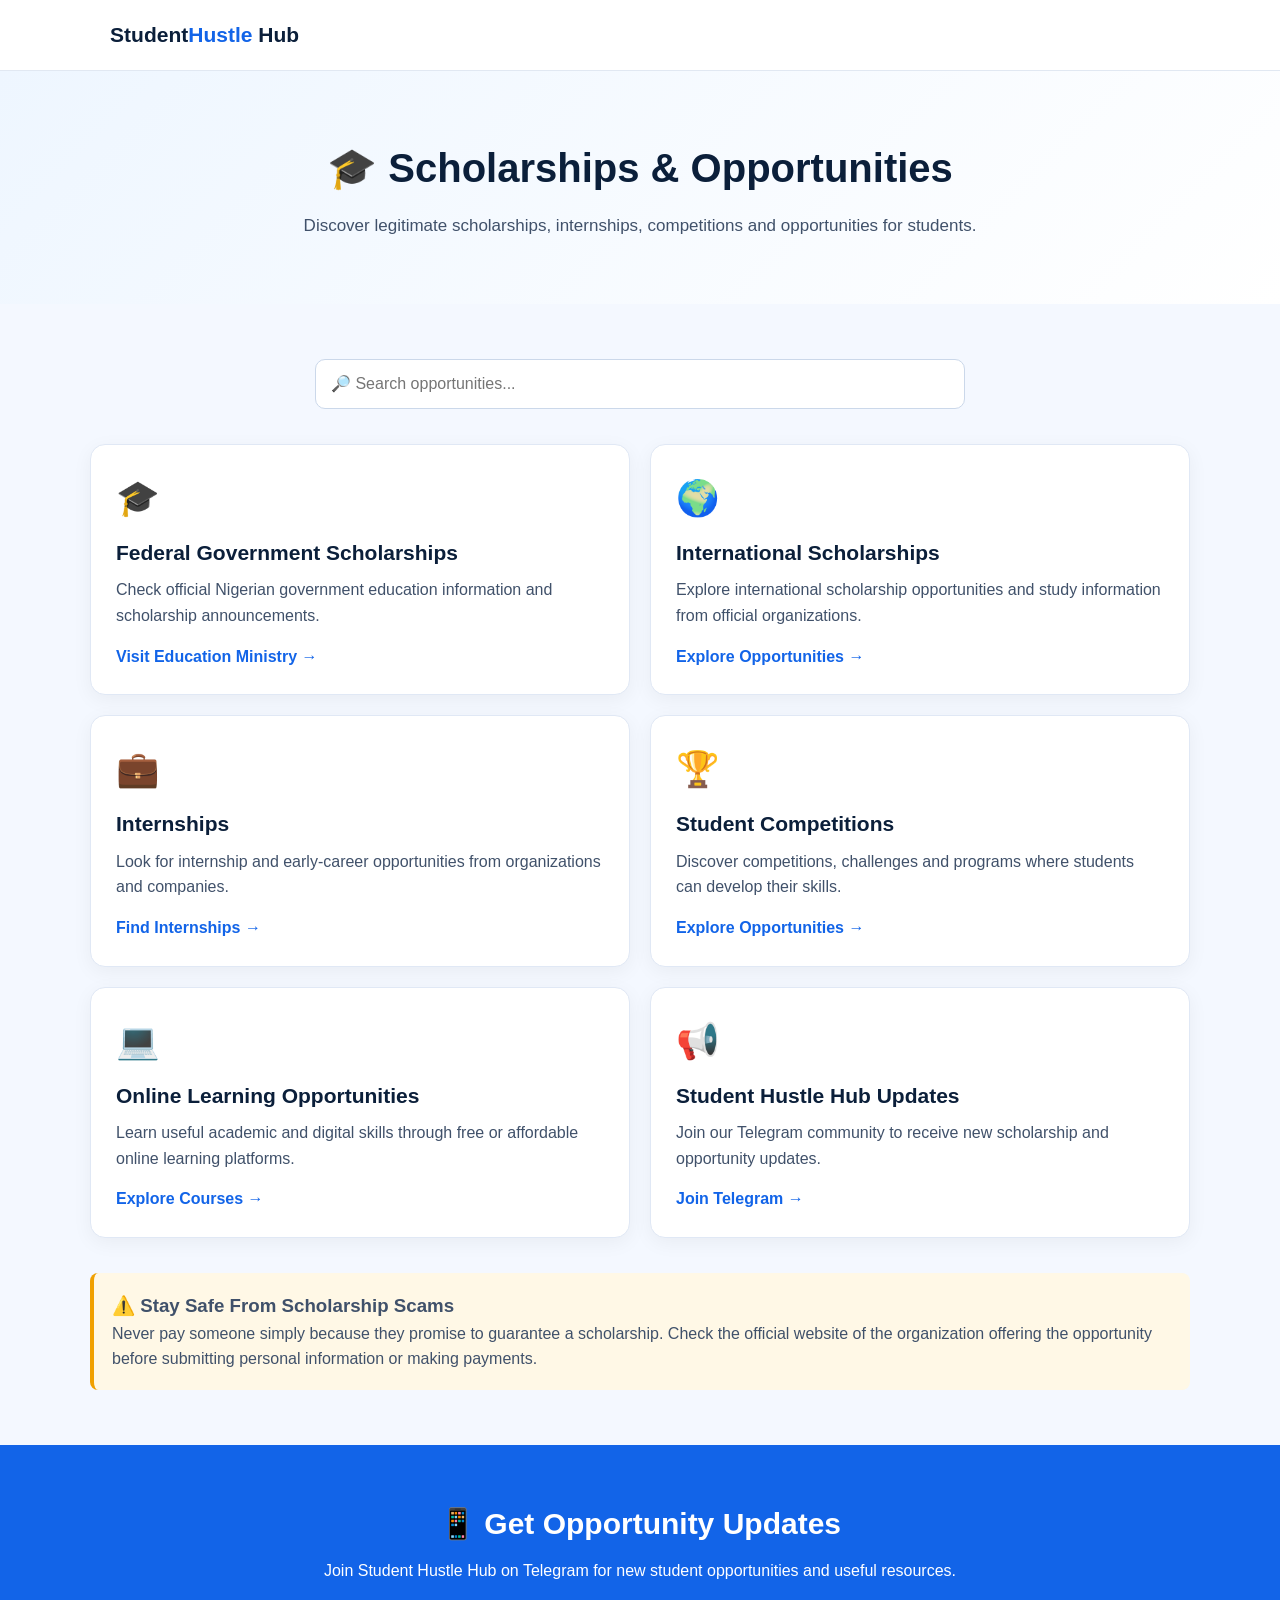
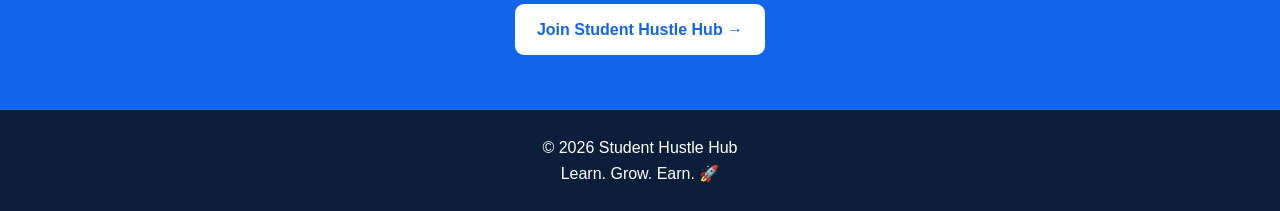
==== opportunities.html @ 890d1897 "Create opportunities.html" ====
<!DOCTYPE html>
<html lang="en">
<head>
  <meta charset="UTF-8">
  <meta name="viewport" content="width=device-width, initial-scale=1.0">

  <title>Scholarships & Opportunities | Student Hustle Hub</title>

  <style>
    * {
      box-sizing: border-box;
      margin: 0;
      padding: 0;
    }

    body {
      font-family: Arial, sans-serif;
      background: #f4f8ff;
      color: #40516a;
      line-height: 1.6;
    }

    header {
      background: white;
      padding: 18px 5%;
      border-bottom: 1px solid #e1e8f2;
      position: sticky;
      top: 0;
      z-index: 10;
    }

    header a {
      text-decoration: none;
      color: #0b1f3a;
      font-size: 21px;
      font-weight: bold;
    }

    header span {
      color: #1264e8;
    }

    .hero {
      background: linear-gradient(135deg, #eef6ff, #ffffff);
      padding: 65px 20px;
      text-align: center;
    }

    .hero h1 {
      color: #0b1f3a;
      font-size: 40px;
      margin-bottom: 12px;
    }

    .hero p {
      max-width: 700px;
      margin: auto;
      font-size: 17px;
    }

    .container {
      width: 92%;
      max-width: 1100px;
      margin: auto;
    }

    .resources {
      padding: 55px 0;
    }

    .search {
      width: 100%;
      max-width: 650px;
      padding: 15px;
      margin: 0 auto 35px;
      display: block;
      border: 1px solid #cbd8ea;
      border-radius: 10px;
      font-size: 16px;
      outline: none;
    }

    .cards {
      display: grid;
      grid-template-columns: repeat(2, 1fr);
      gap: 20px;
    }

    .card {
      background: white;
      padding: 25px;
      border-radius: 15px;
      border: 1px solid #e0e8f5;
      box-shadow: 0 5px 20px rgba(0,0,0,0.05);
    }

    .icon {
      font-size: 35px;
      margin-bottom: 10px;
    }

    .card h2 {
      color: #0b1f3a;
      font-size: 21px;
      margin-bottom: 8px;
    }

    .card a {
      display: inline-block;
      margin-top: 15px;
      color: #1264e8;
      font-weight: bold;
      text-decoration: none;
    }

    .card a:hover {
      text-decoration: underline;
    }

    .warning {
      background: #fff8e6;
      border-left: 4px solid #f0a000;
      padding: 18px;
      border-radius: 8px;
      margin-top: 35px;
    }

    .telegram {
      background: #1264e8;
      color: white;
      padding: 55px 20px;
      text-align: center;
    }

    .telegram h2 {
      font-size: 30px;
      margin-bottom: 10px;
    }

    .telegram a {
      display: inline-block;
      background: white;
      color: #1264e8;
      padding: 13px 22px;
      border-radius: 9px;
      text-decoration: none;
      font-weight: bold;
      margin-top: 20px;
    }

    footer {
      background: #0b1f3a;
      color: white;
      text-align: center;
      padding: 25px;
    }

    @media (max-width: 700px) {
      .cards {
        grid-template-columns: 1fr;
      }

      .hero h1 {
        font-size: 34px;
      }
    }
  </style>
</head>

<body>

<header>
  <div class="container">
    <a href="index.html">
      Student<span>Hustle</span> Hub
    </a>
  </div>
</header>

<section class="hero">
  <div class="container">
    <h1>🎓 Scholarships & Opportunities</h1>

    <p>
      Discover legitimate scholarships, internships,
      competitions and opportunities for students.
    </p>
  </div>
</section>

<section class="resources">

  <div class="container">

    <input
      type="text"
      id="search"
      class="search"
      placeholder="🔎 Search opportunities..."
    >

    <div class="cards">

      <div class="card">
        <div class="icon">🎓</div>

        <h2>Federal Government Scholarships</h2>

        <p>
          Check official Nigerian government education
          information and scholarship announcements.
        </p>

        <a href="https://education.gov.ng/" target="_blank">
          Visit Education Ministry →
        </a>
      </div>


      <div class="card">
        <div class="icon">🌍</div>

        <h2>International Scholarships</h2>

        <p>
          Explore international scholarship opportunities
          and study information from official organizations.
        </p>

        <a href="https://www.education.gov.au/" target="_blank">
          Explore Opportunities →
        </a>
      </div>


      <div class="card">
        <div class="icon">💼</div>

        <h2>Internships</h2>

        <p>
          Look for internship and early-career opportunities
          from organizations and companies.
        </p>

        <a href="https://www.linkedin.com/jobs/" target="_blank">
          Find Internships →
        </a>
      </div>


      <div class="card">
        <div class="icon">🏆</div>

        <h2>Student Competitions</h2>

        <p>
          Discover competitions, challenges and programs
          where students can develop their skills.
        </p>

        <a href="https://www.un.org/en/get-involved" target="_blank">
          Explore Opportunities →
        </a>
      </div>


      <div class="card">
        <div class="icon">💻</div>

        <h2>Online Learning Opportunities</h2>

        <p>
          Learn useful academic and digital skills through
          free or affordable online learning platforms.
        </p>

        <a href="https://www.edx.org/" target="_blank">
          Explore Courses →
        </a>
      </div>


      <div class="card">
        <div class="icon">📢</div>

        <h2>Student Hustle Hub Updates</h2>

        <p>
          Join our Telegram community to receive new
          scholarship and opportunity updates.
        </p>

        <a href="https://t.me/StudentHustleHubNG" target="_blank">
          Join Telegram →
        </a>
      </div>

    </div>


    <div class="warning">

      <h3>⚠️ Stay Safe From Scholarship Scams</h3>

      <p>
        Never pay someone simply because they promise to
        guarantee a scholarship. Check the official website
        of the organization offering the opportunity before
        submitting personal information or making payments.
      </p>

    </div>

  </div>

</section>


<section class="telegram">

  <div class="container">

    <h2>📱 Get Opportunity Updates</h2>

    <p>
      Join Student Hustle Hub on Telegram for new
      student opportunities and useful resources.
    </p>

    <a href="https://t.me/StudentHustleHubNG" target="_blank">
      Join Student Hustle Hub →
    </a>

  </div>

</section>


<footer>

  <p>© 2026 Student Hustle Hub</p>

  <p>Learn. Grow. Earn. 🚀</p>

</footer>


<script>

const search = document.getElementById("search");

const cards = document.querySelectorAll(".card");

search.addEventListener("input", function() {

  const text = this.value.toLowerCase();

  cards.forEach(function(card) {

    const content = card.innerText.toLowerCase();

    if (content.includes(text)) {
      card.style.display = "block";
    } else {
      card.style.display = "none";
    }

  });

});

</script>

</body>
          </html>
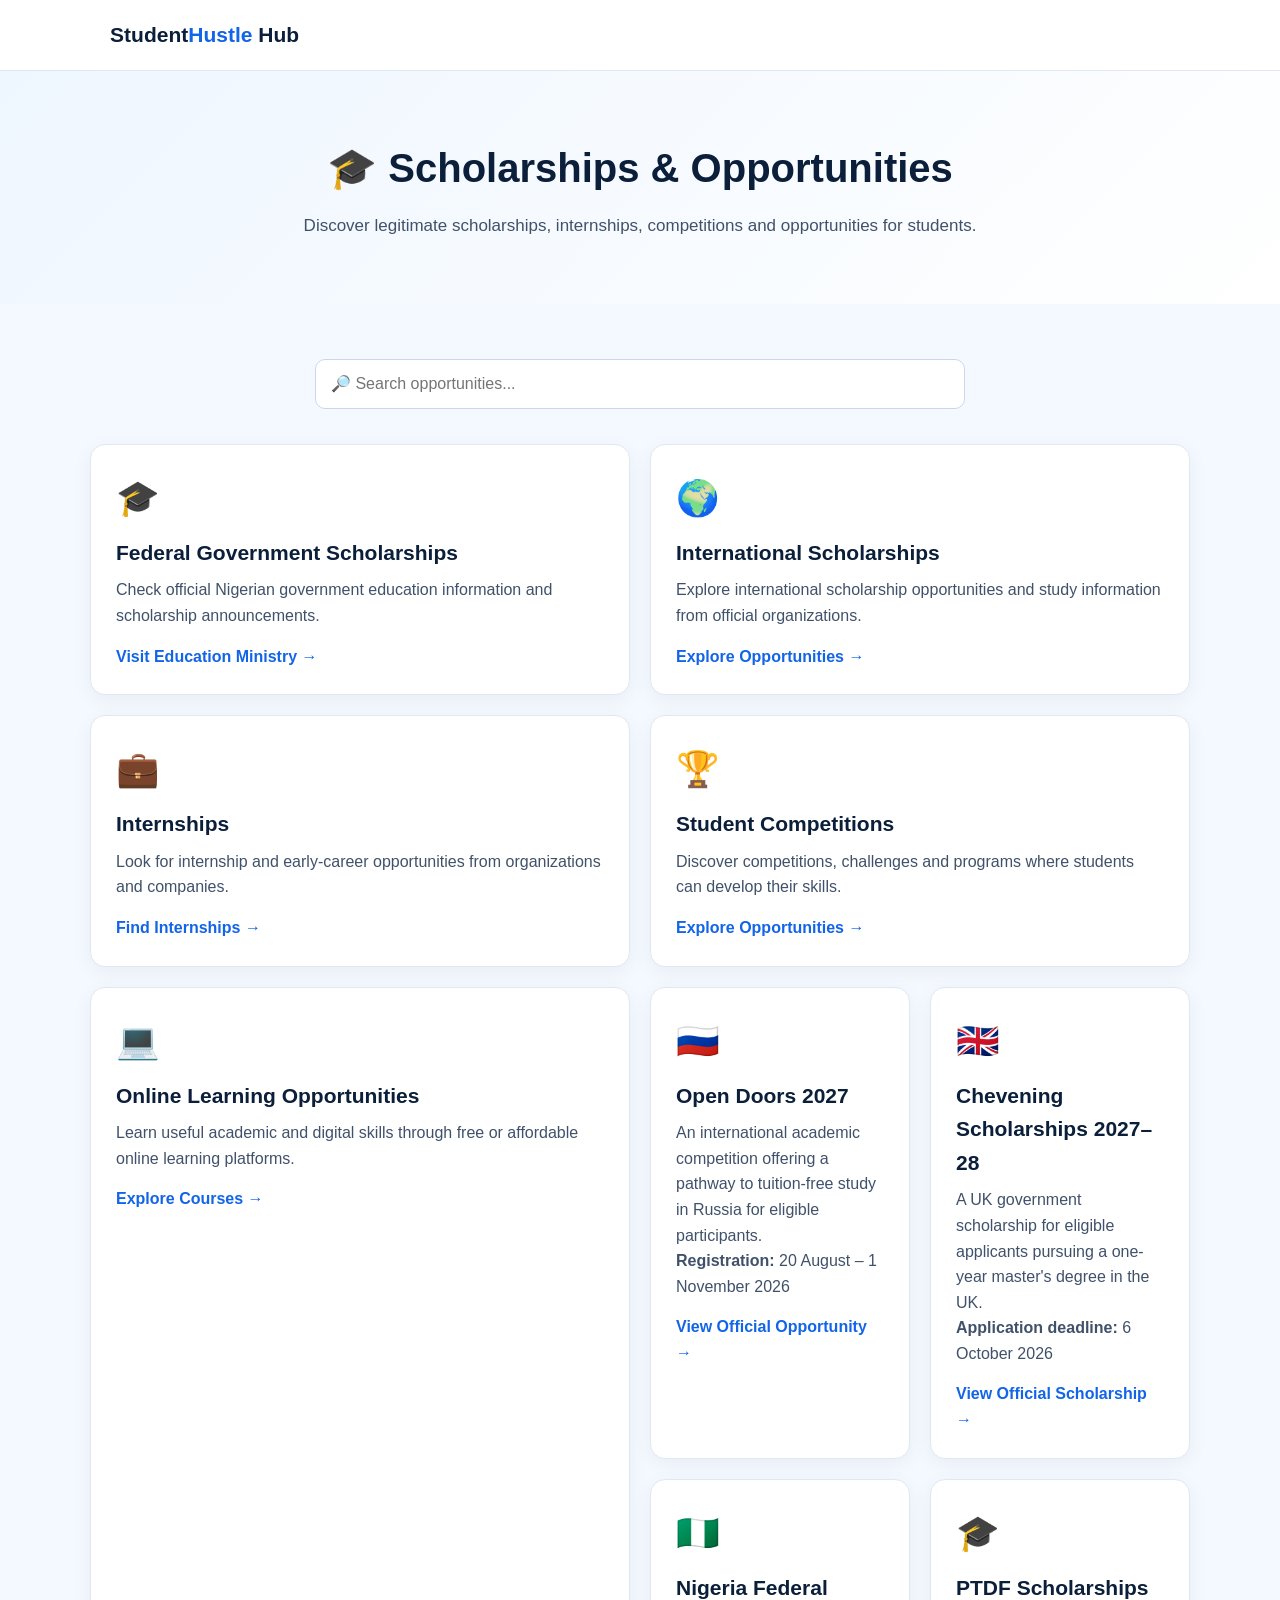
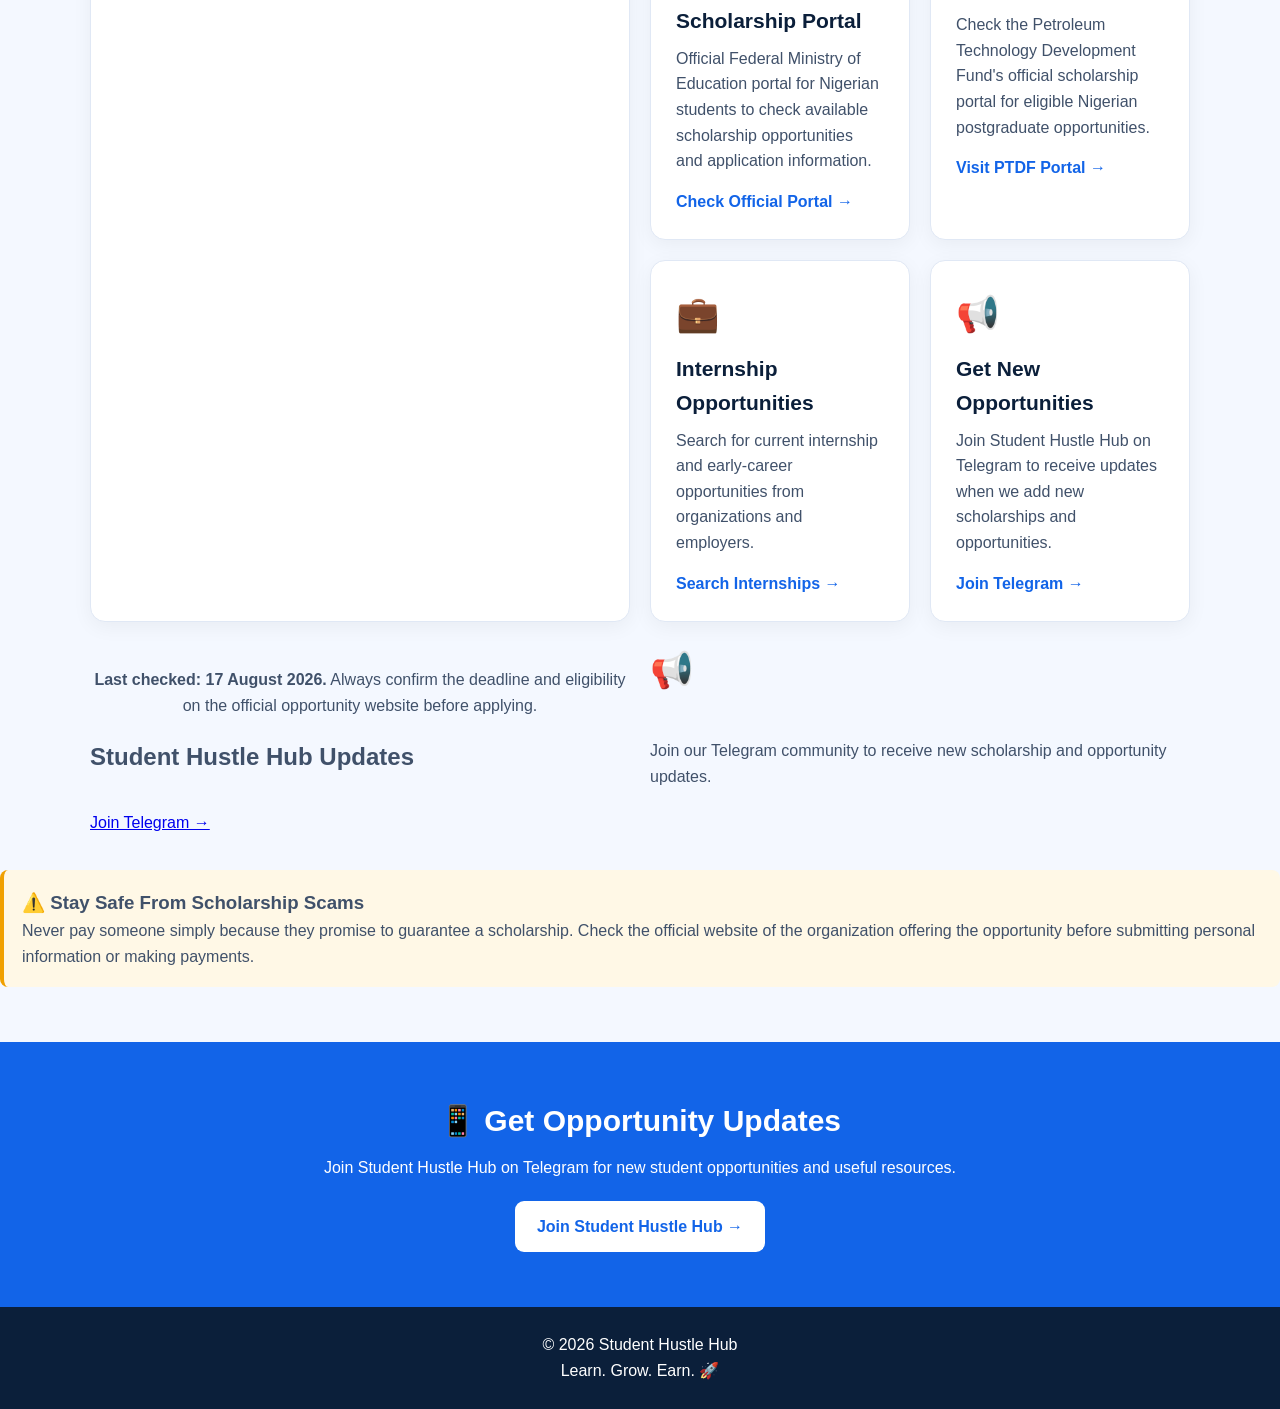
==== commit 81972b40: "Update opportunities.html" ====
--- a/opportunities.html
+++ b/opportunities.html
@@ -281,7 +281,116 @@
       </div>
 
 
-      <div class="card">
+      <div class="cards">
+
+  <div class="card">
+    <div class="icon">🇷🇺</div>
+
+    <h2>Open Doors 2027</h2>
+
+    <p>
+      An international academic competition offering a pathway
+      to tuition-free study in Russia for eligible participants.
+    </p>
+
+    <p><strong>Registration:</strong> 20 August – 1 November 2026</p>
+
+    <a href="https://od.globaluni.ru/" target="_blank">
+      View Official Opportunity →
+    </a>
+  </div>
+
+
+  <div class="card">
+    <div class="icon">🇬🇧</div>
+
+    <h2>Chevening Scholarships 2027–28</h2>
+
+    <p>
+      A UK government scholarship for eligible applicants
+      pursuing a one-year master's degree in the UK.
+    </p>
+
+    <p><strong>Application deadline:</strong> 6 October 2026</p>
+
+    <a href="https://www.chevening.org/scholarships/" target="_blank">
+      View Official Scholarship →
+    </a>
+  </div>
+
+
+  <div class="card">
+    <div class="icon">🇳🇬</div>
+
+    <h2>Nigeria Federal Scholarship Portal</h2>
+
+    <p>
+      Official Federal Ministry of Education portal for
+      Nigerian students to check available scholarship
+      opportunities and application information.
+    </p>
+
+    <a href="https://scholarship.education.gov.ng/scholarships" target="_blank">
+      Check Official Portal →
+    </a>
+  </div>
+
+
+  <div class="card">
+    <div class="icon">🎓</div>
+
+    <h2>PTDF Scholarships</h2>
+
+    <p>
+      Check the Petroleum Technology Development Fund's
+      official scholarship portal for eligible Nigerian
+      postgraduate opportunities.
+    </p>
+
+    <a href="https://scholarship.ptdf.gov.ng/" target="_blank">
+      Visit PTDF Portal →
+    </a>
+  </div>
+
+
+  <div class="card">
+    <div class="icon">💼</div>
+
+    <h2>Internship Opportunities</h2>
+
+    <p>
+      Search for current internship and early-career
+      opportunities from organizations and employers.
+    </p>
+
+    <a href="https://www.linkedin.com/jobs/" target="_blank">
+      Search Internships →
+    </a>
+  </div>
+
+
+  <div class="card">
+    <div class="icon">📢</div>
+
+    <h2>Get New Opportunities</h2>
+
+    <p>
+      Join Student Hustle Hub on Telegram to receive
+      updates when we add new scholarships and opportunities.
+    </p>
+
+    <a href="https://t.me/StudentHustleHubNG" target="_blank">
+      Join Telegram →
+    </a>
+  </div>
+
+</div>
+
+<p style="margin-top:25px; text-align:center;">
+  <strong>Last checked: 17 August 2026.</strong>
+  Always confirm the deadline and eligibility on the official
+  opportunity website before applying.
+</p>
         <div class="icon">📢</div>
 
         <h2>Student Hustle Hub Updates</h2>
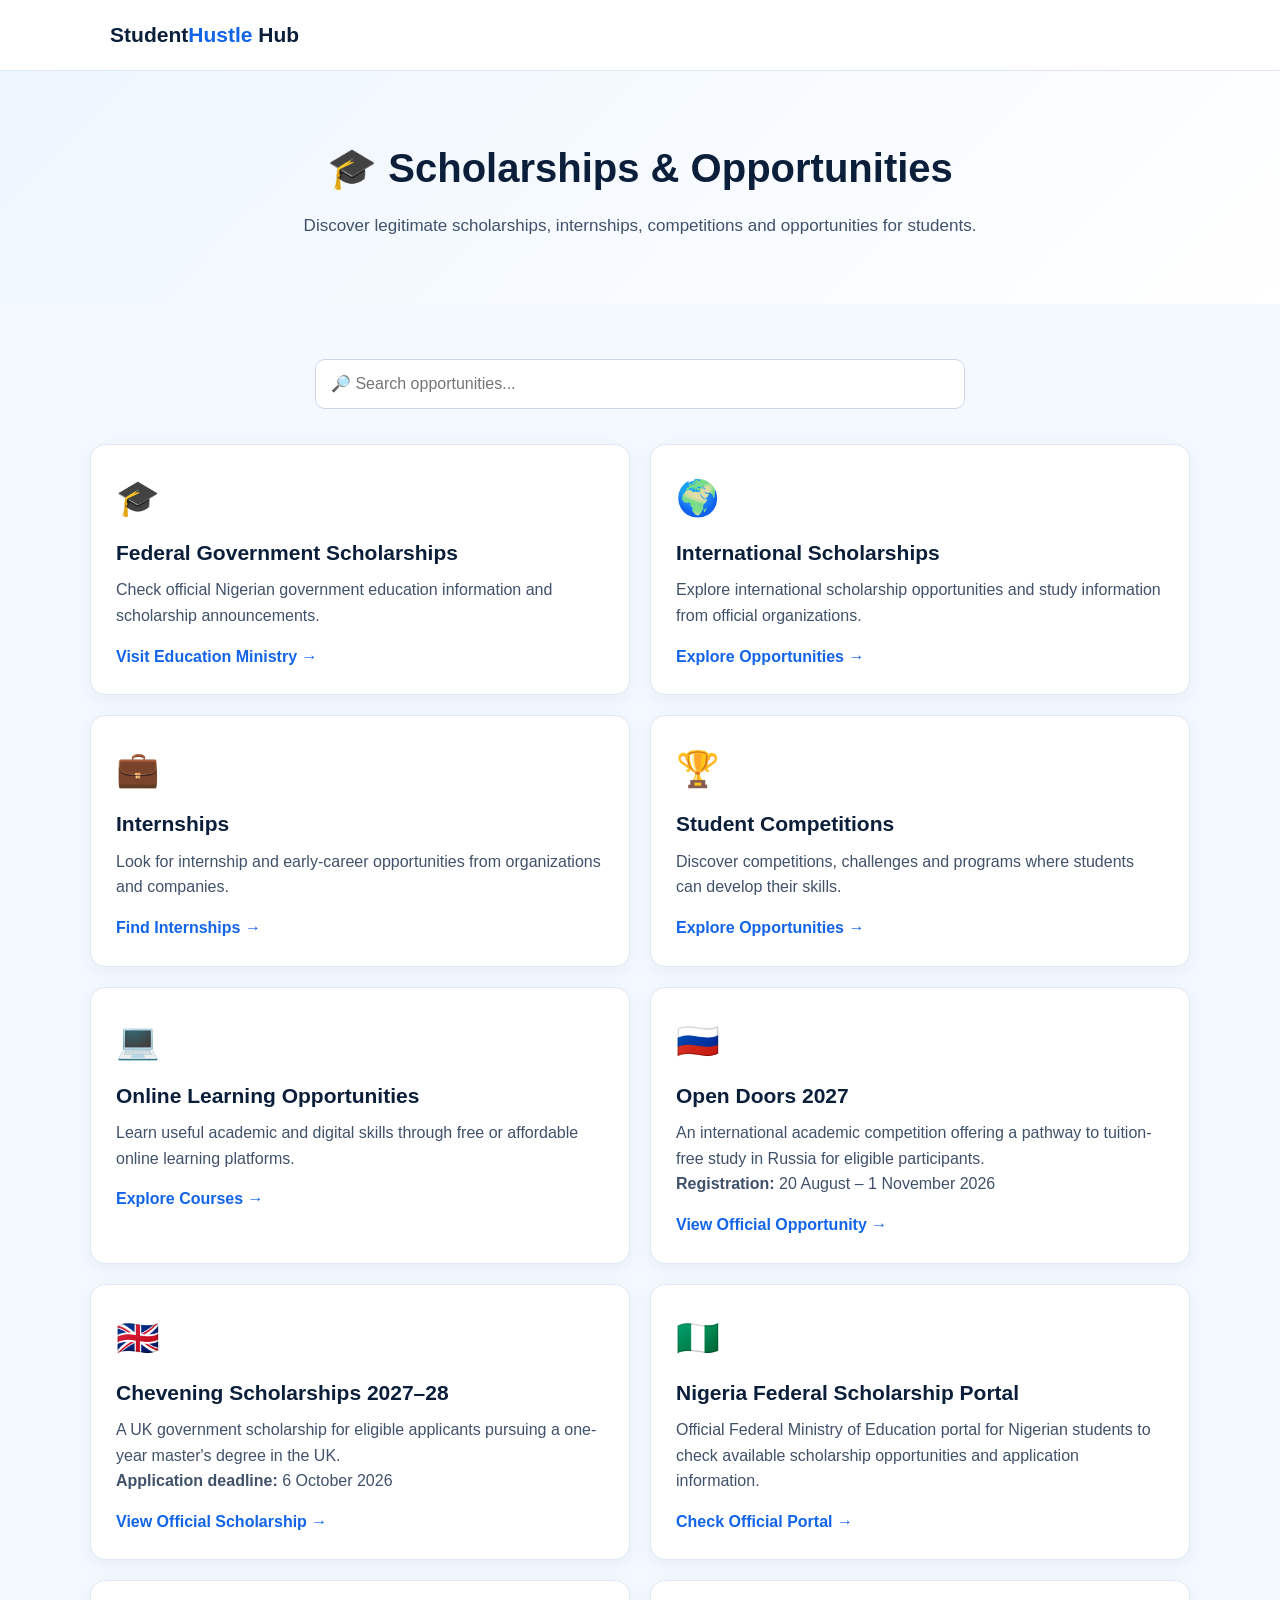
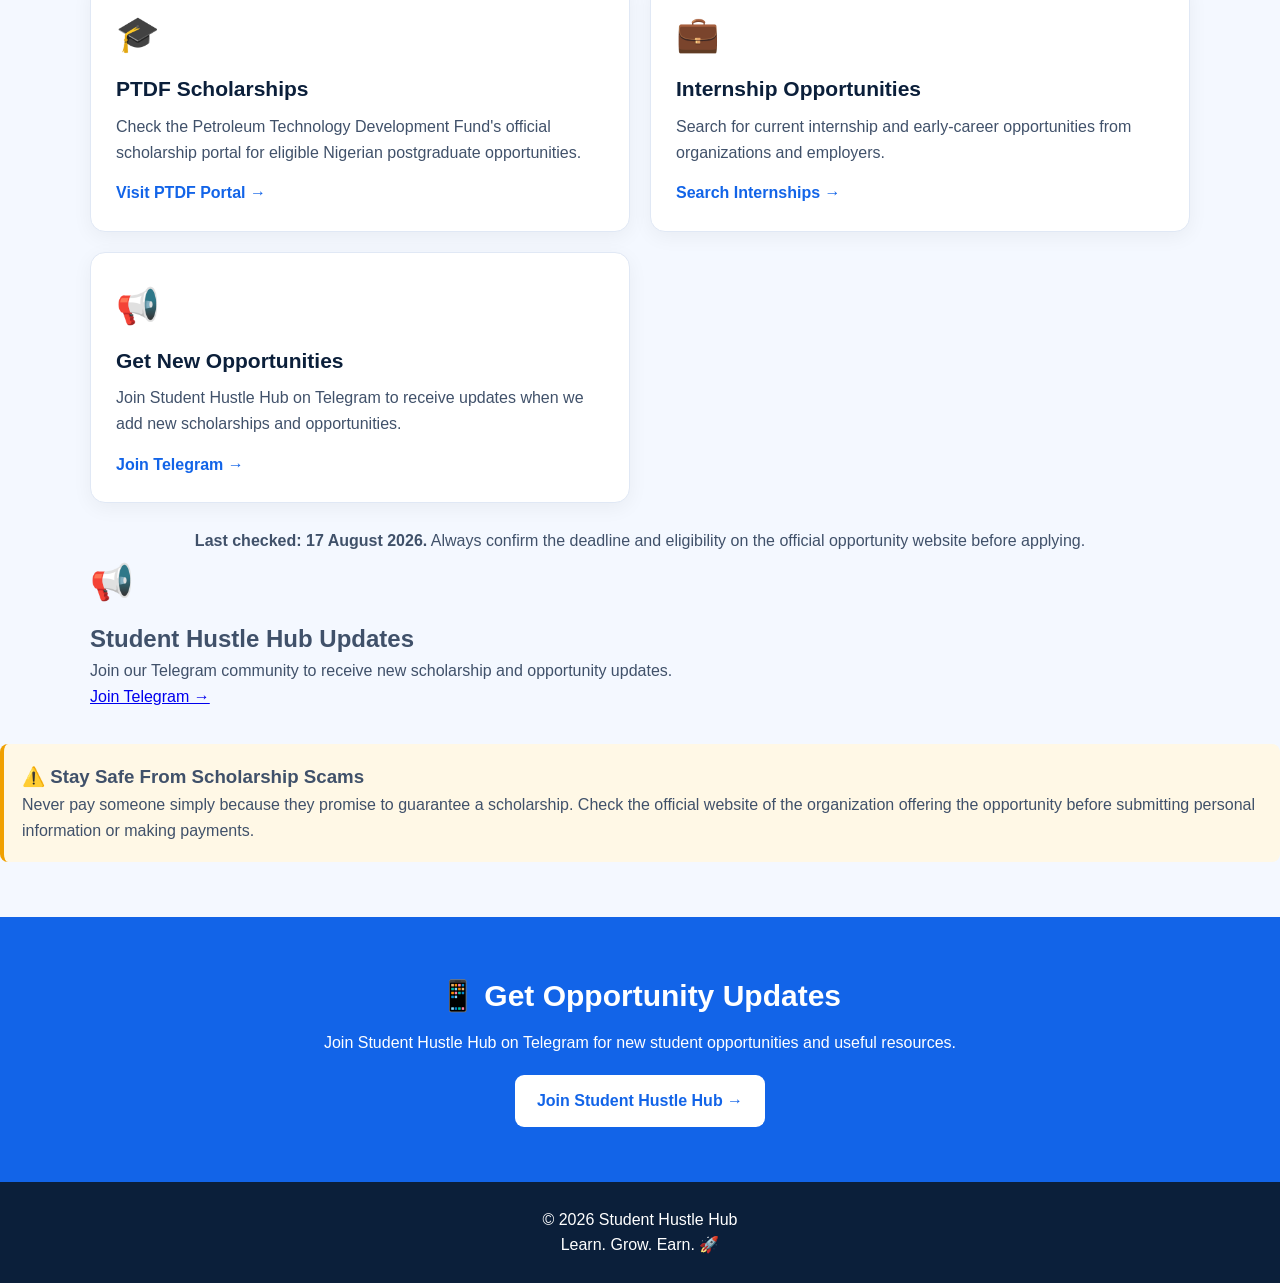
==== commit 63e4b49e: "Update opportunities.html" ====
--- a/opportunities.html
+++ b/opportunities.html
@@ -281,7 +281,6 @@
       </div>
 
 
-      <div class="cards">
 
   <div class="card">
     <div class="icon">🇷🇺</div>
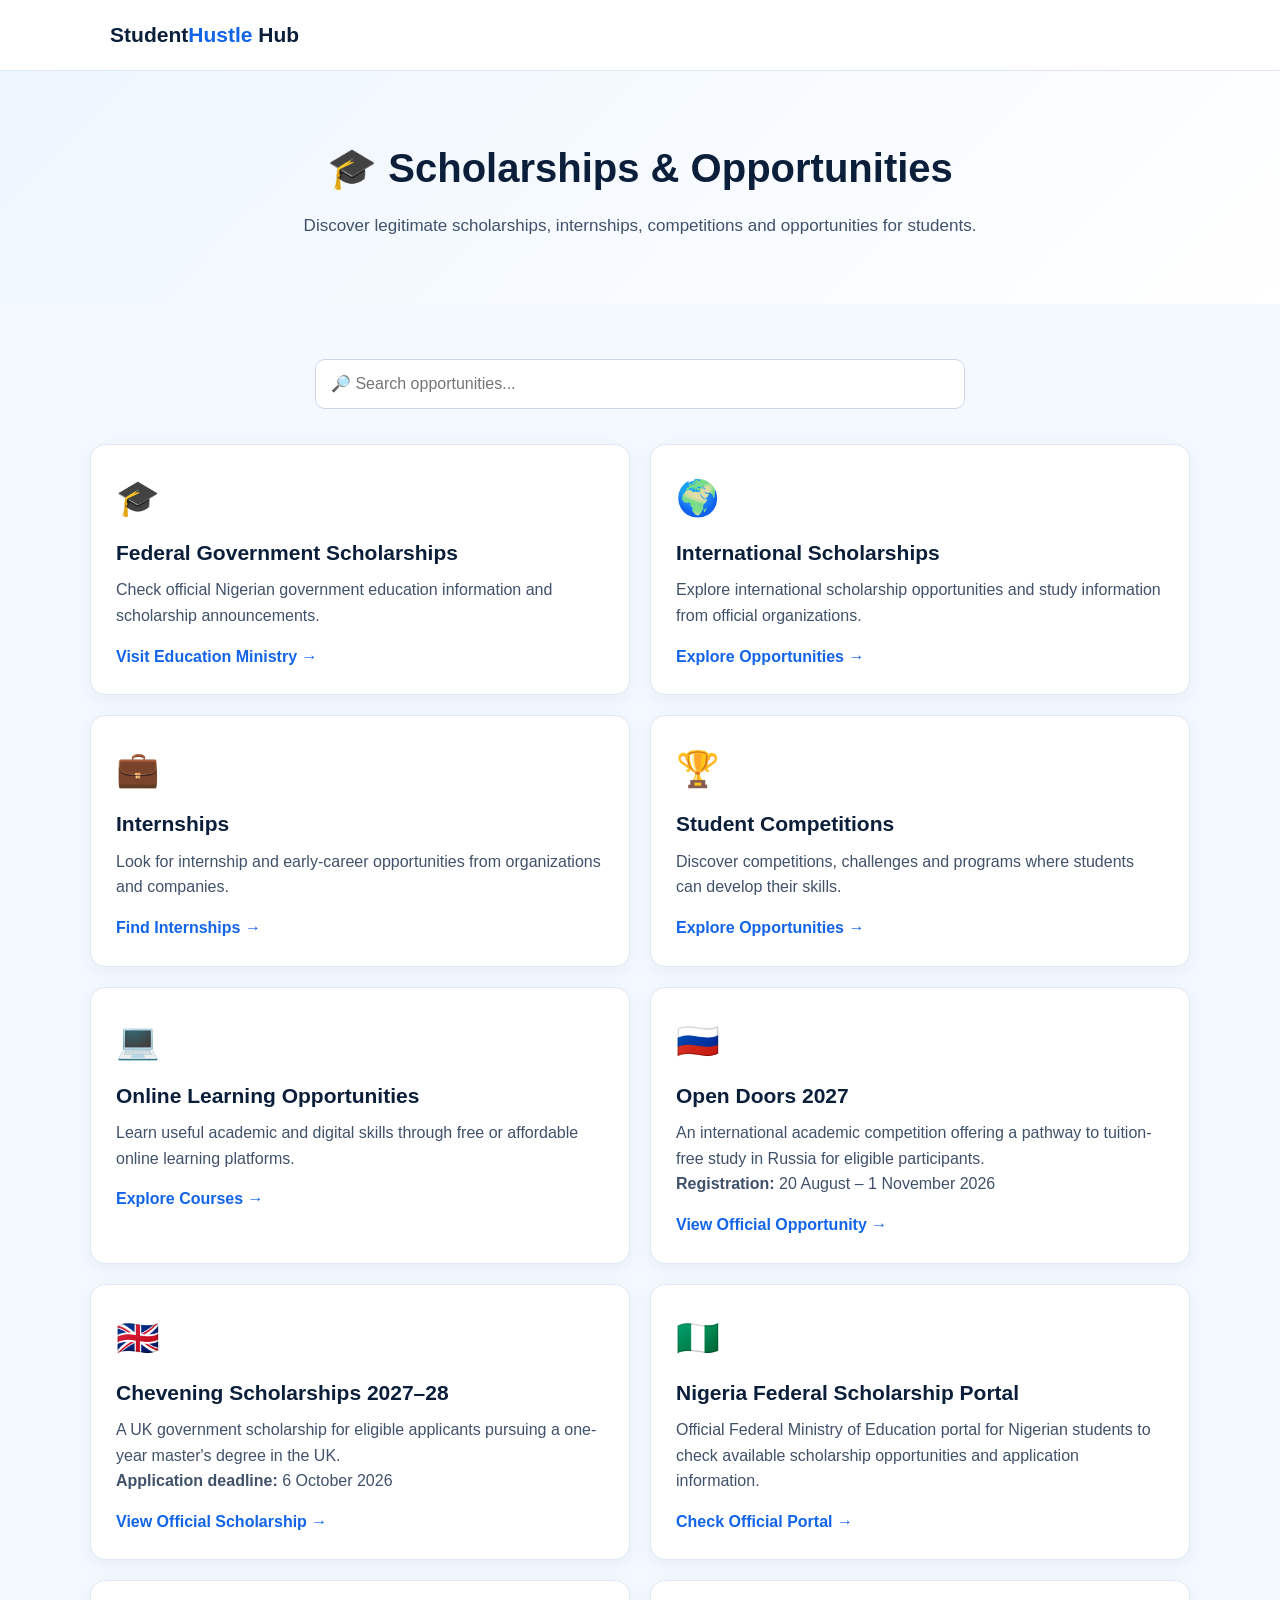
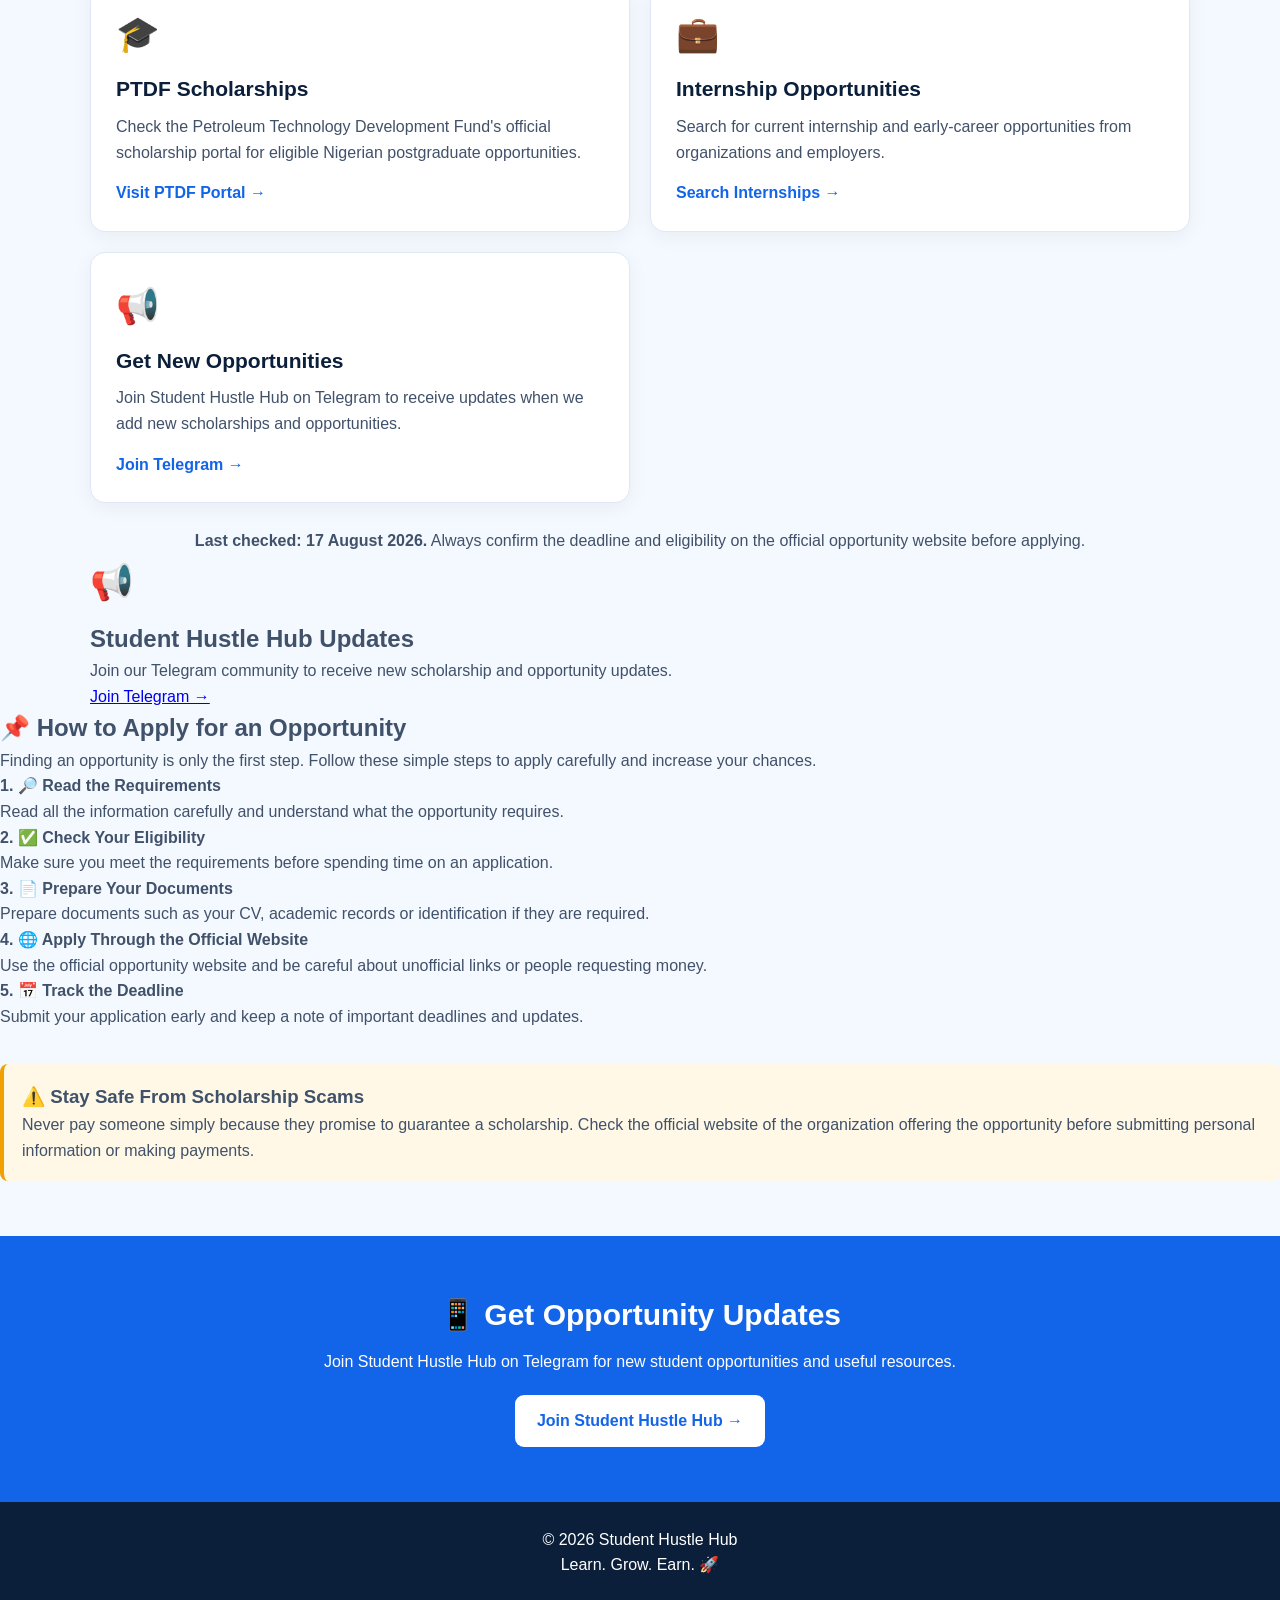
==== commit 1a6e014f: "Update opportunities.html" ====
--- a/opportunities.html
+++ b/opportunities.html
@@ -405,7 +405,45 @@
       </div>
 
     </div>
-
+<div class="how-to-apply">
+
+  <h2>📌 How to Apply for an Opportunity</h2>
+
+  <p class="apply-intro">
+    Finding an opportunity is only the first step. Follow these
+    simple steps to apply carefully and increase your chances.
+  </p>
+
+  <div class="apply-steps">
+
+    <div class="apply-step">
+      <strong>1. 🔎 Read the Requirements</strong>
+      <p>Read all the information carefully and understand what the opportunity requires.</p>
+    </div>
+
+    <div class="apply-step">
+      <strong>2. ✅ Check Your Eligibility</strong>
+      <p>Make sure you meet the requirements before spending time on an application.</p>
+    </div>
+
+    <div class="apply-step">
+      <strong>3. 📄 Prepare Your Documents</strong>
+      <p>Prepare documents such as your CV, academic records or identification if they are required.</p>
+    </div>
+
+    <div class="apply-step">
+      <strong>4. 🌐 Apply Through the Official Website</strong>
+      <p>Use the official opportunity website and be careful about unofficial links or people requesting money.</p>
+    </div>
+
+    <div class="apply-step">
+      <strong>5. 📅 Track the Deadline</strong>
+      <p>Submit your application early and keep a note of important deadlines and updates.</p>
+    </div>
+
+  </div>
+
+</div>
 
     <div class="warning">
 
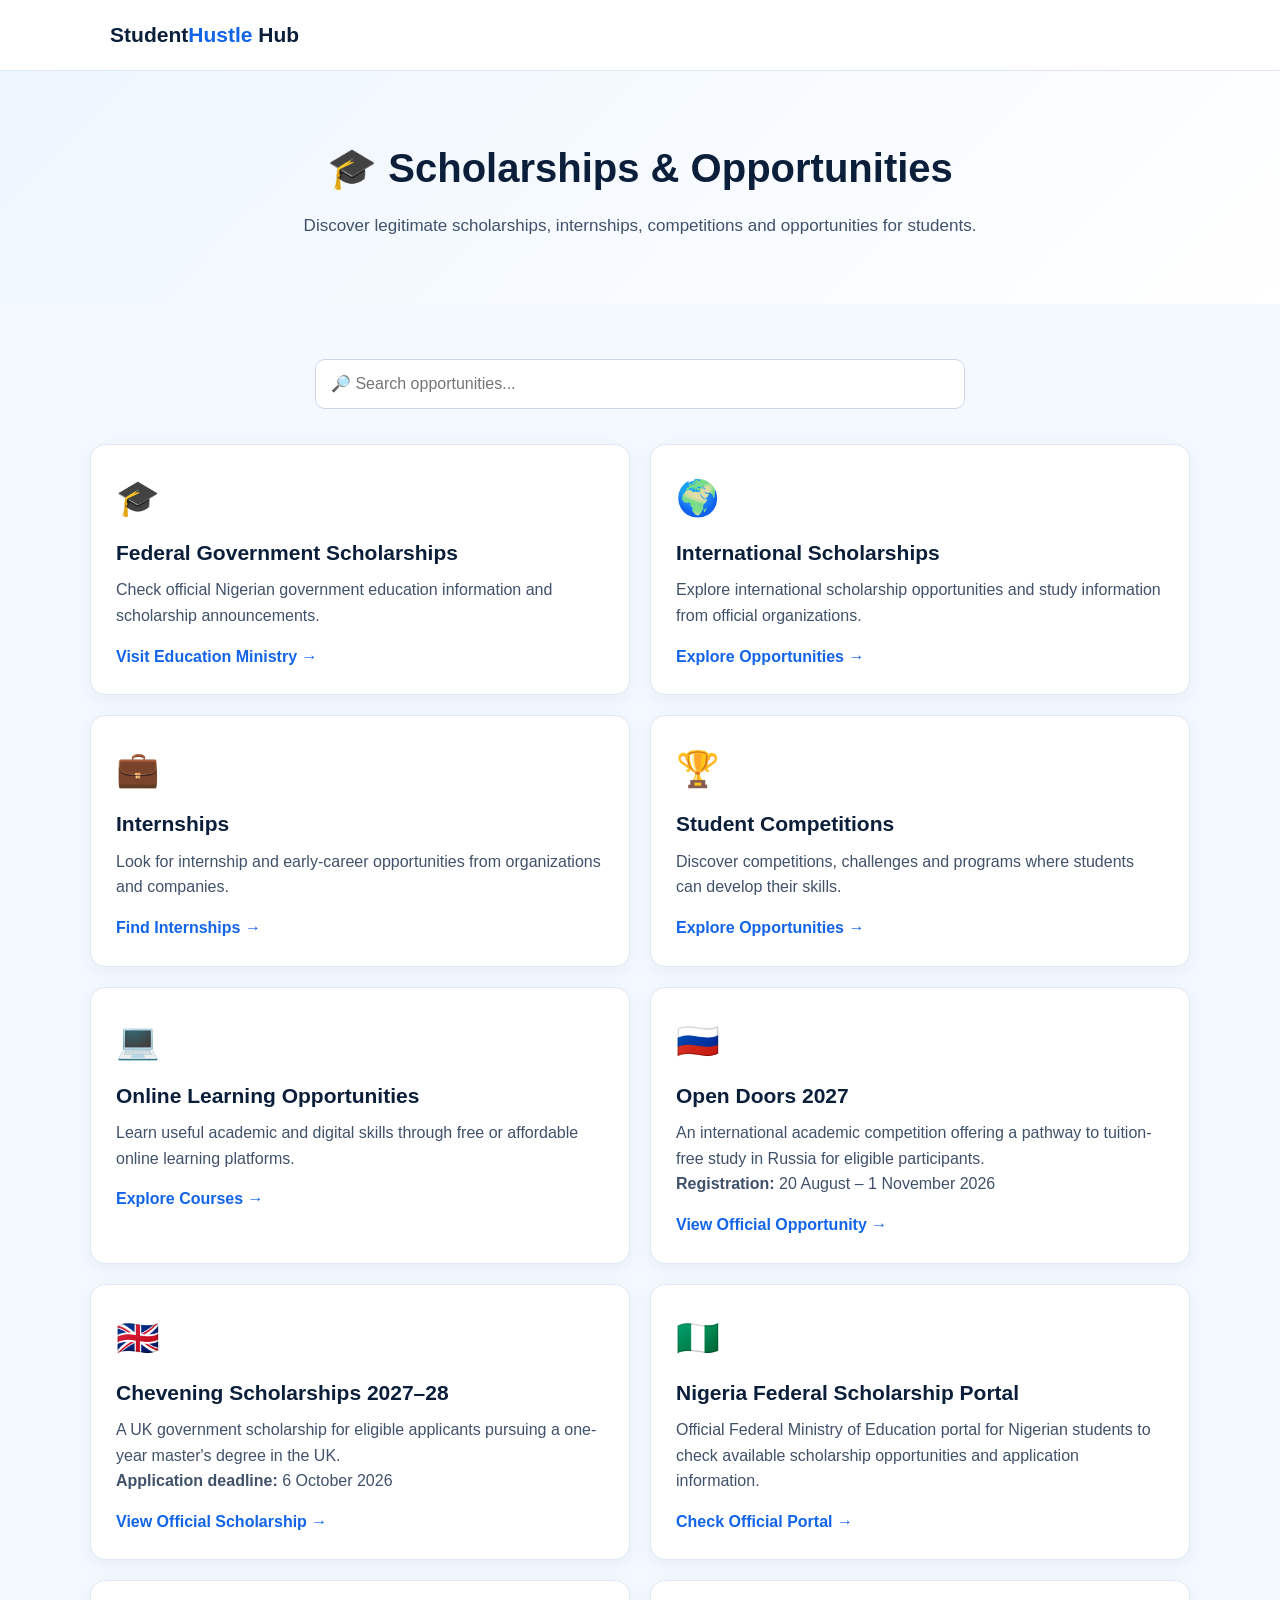
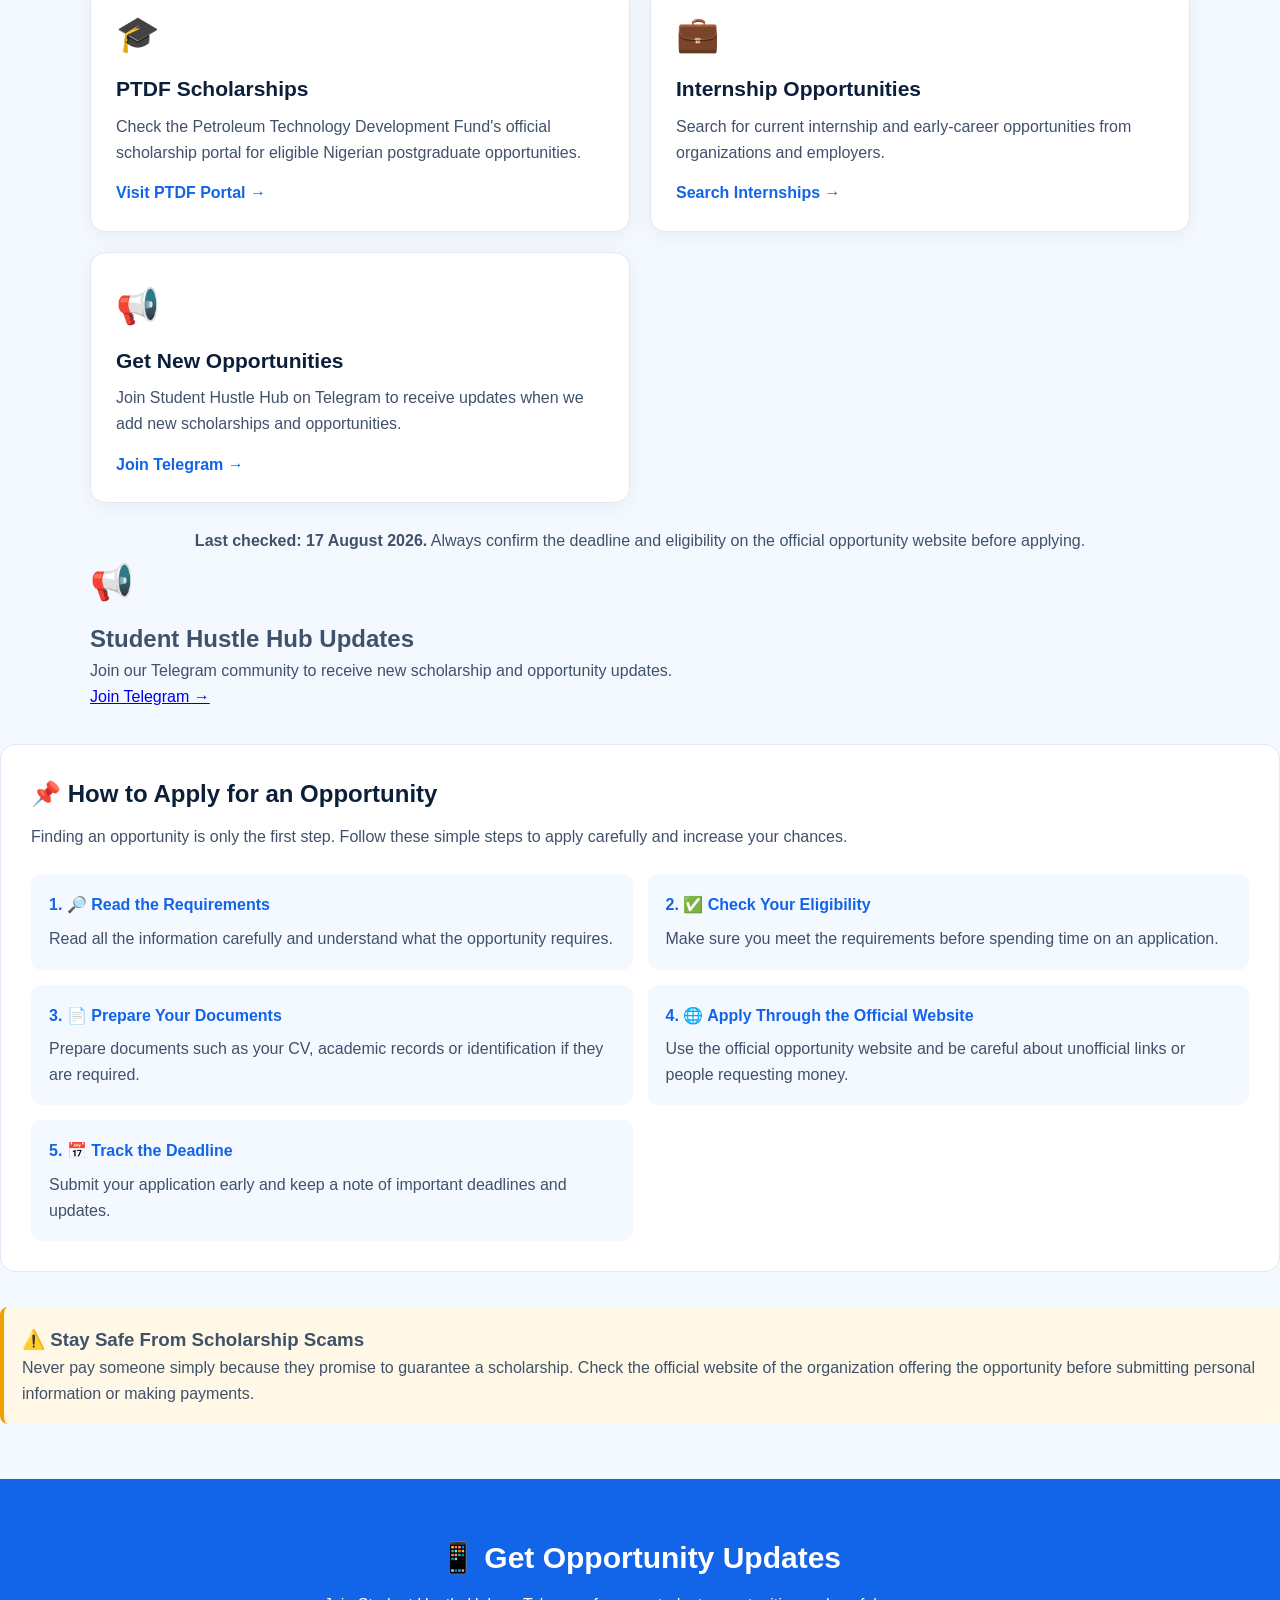
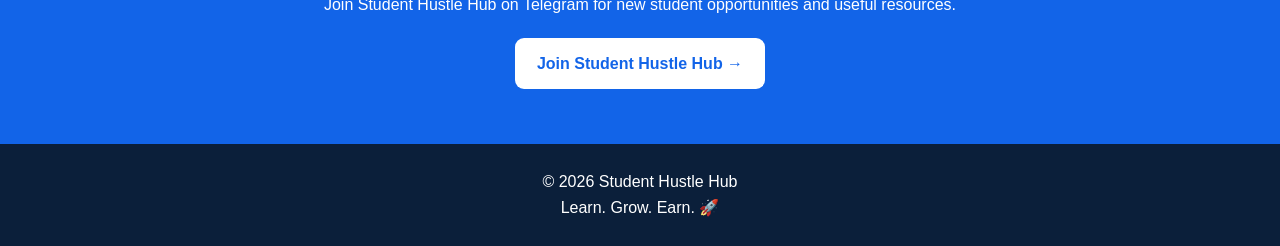
==== commit 3081e859: "Update opportunities.html" ====
--- a/opportunities.html
+++ b/opportunities.html
@@ -164,6 +164,47 @@
         font-size: 34px;
       }
     }
+
+    .how-to-apply {
+  background: white;
+  padding: 30px;
+  border-radius: 15px;
+  border: 1px solid #e0e8f5;
+  margin-top: 35px;
+}
+
+.how-to-apply h2 {
+  color: #0b1f3a;
+  margin-bottom: 10px;
+}
+
+.apply-intro {
+  margin-bottom: 25px;
+}
+
+.apply-steps {
+  display: grid;
+  grid-template-columns: repeat(2, 1fr);
+  gap: 15px;
+}
+
+.apply-step {
+  background: #f4f8ff;
+  padding: 18px;
+  border-radius: 10px;
+}
+
+.apply-step strong {
+  display: block;
+  color: #1264e8;
+  margin-bottom: 8px;
+}
+
+@media (max-width: 700px) {
+  .apply-steps {
+    grid-template-columns: 1fr;
+  }
+}
   </style>
 </head>
 
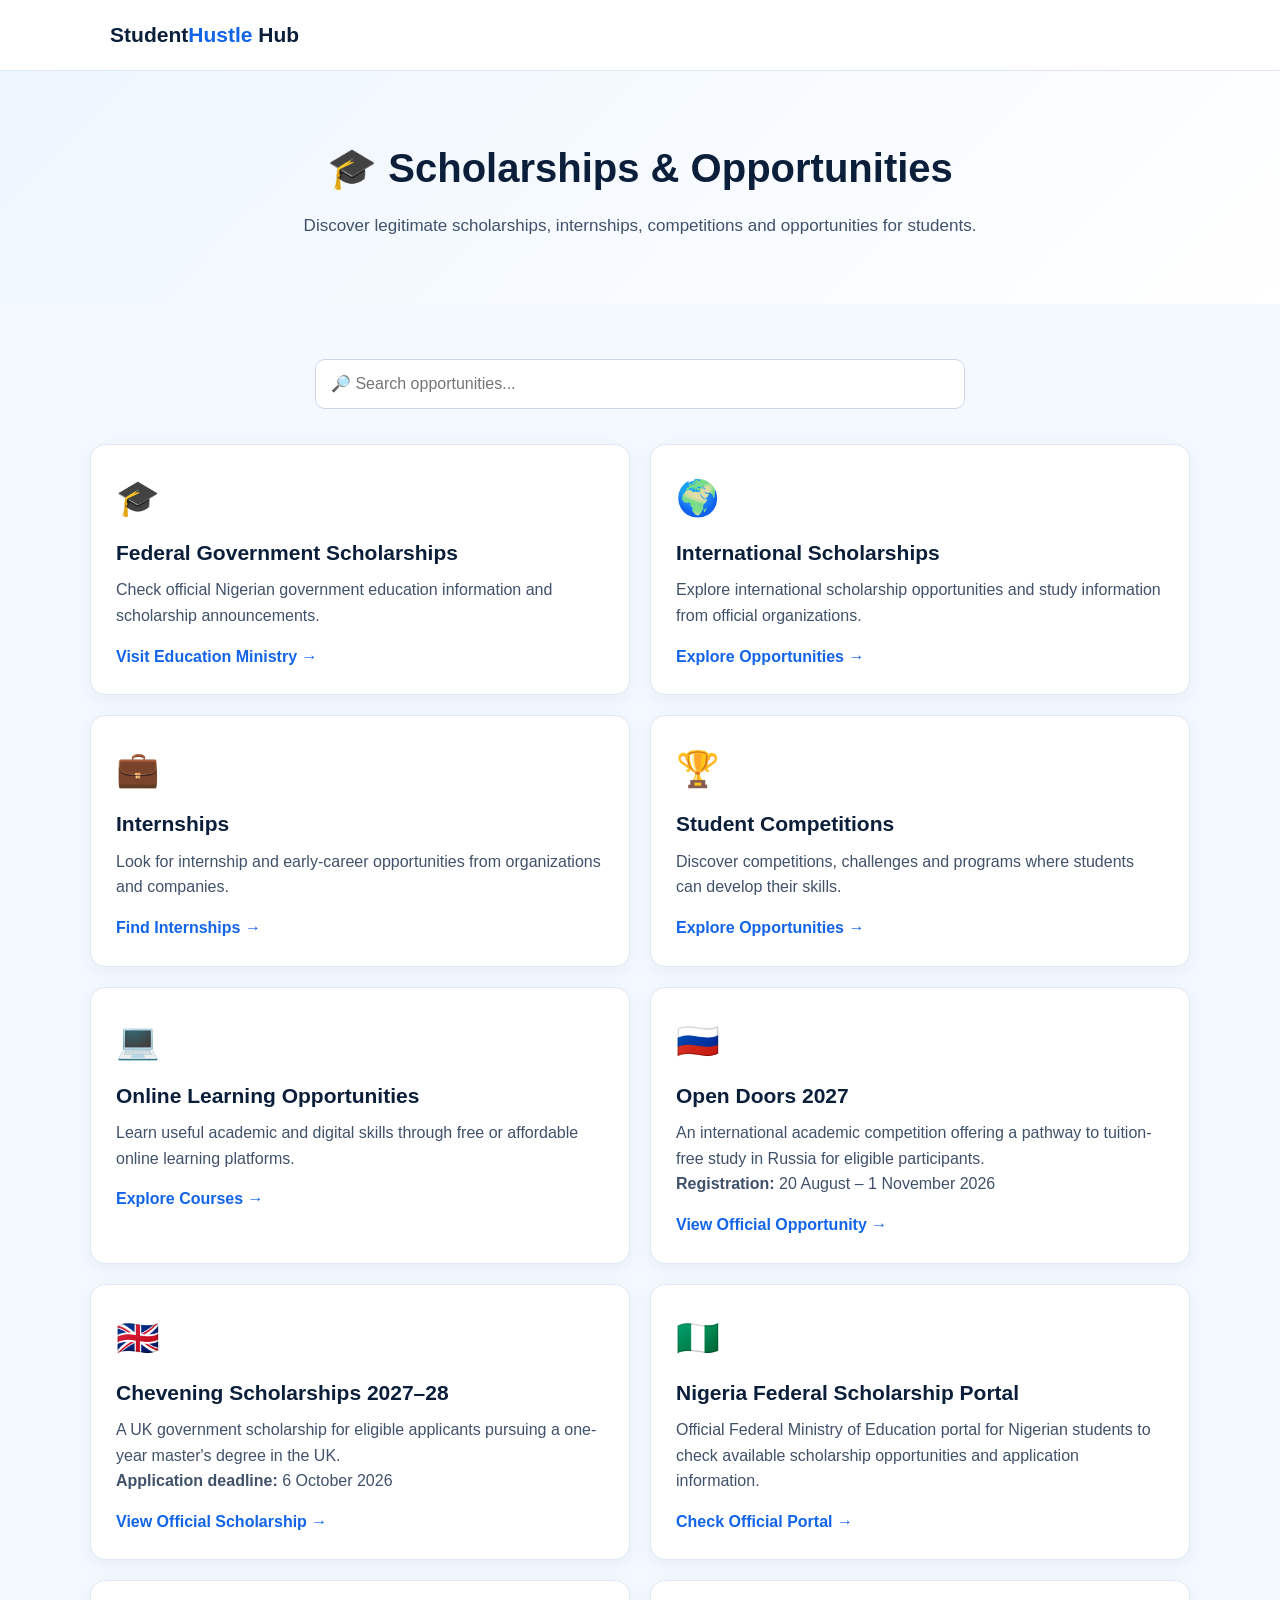
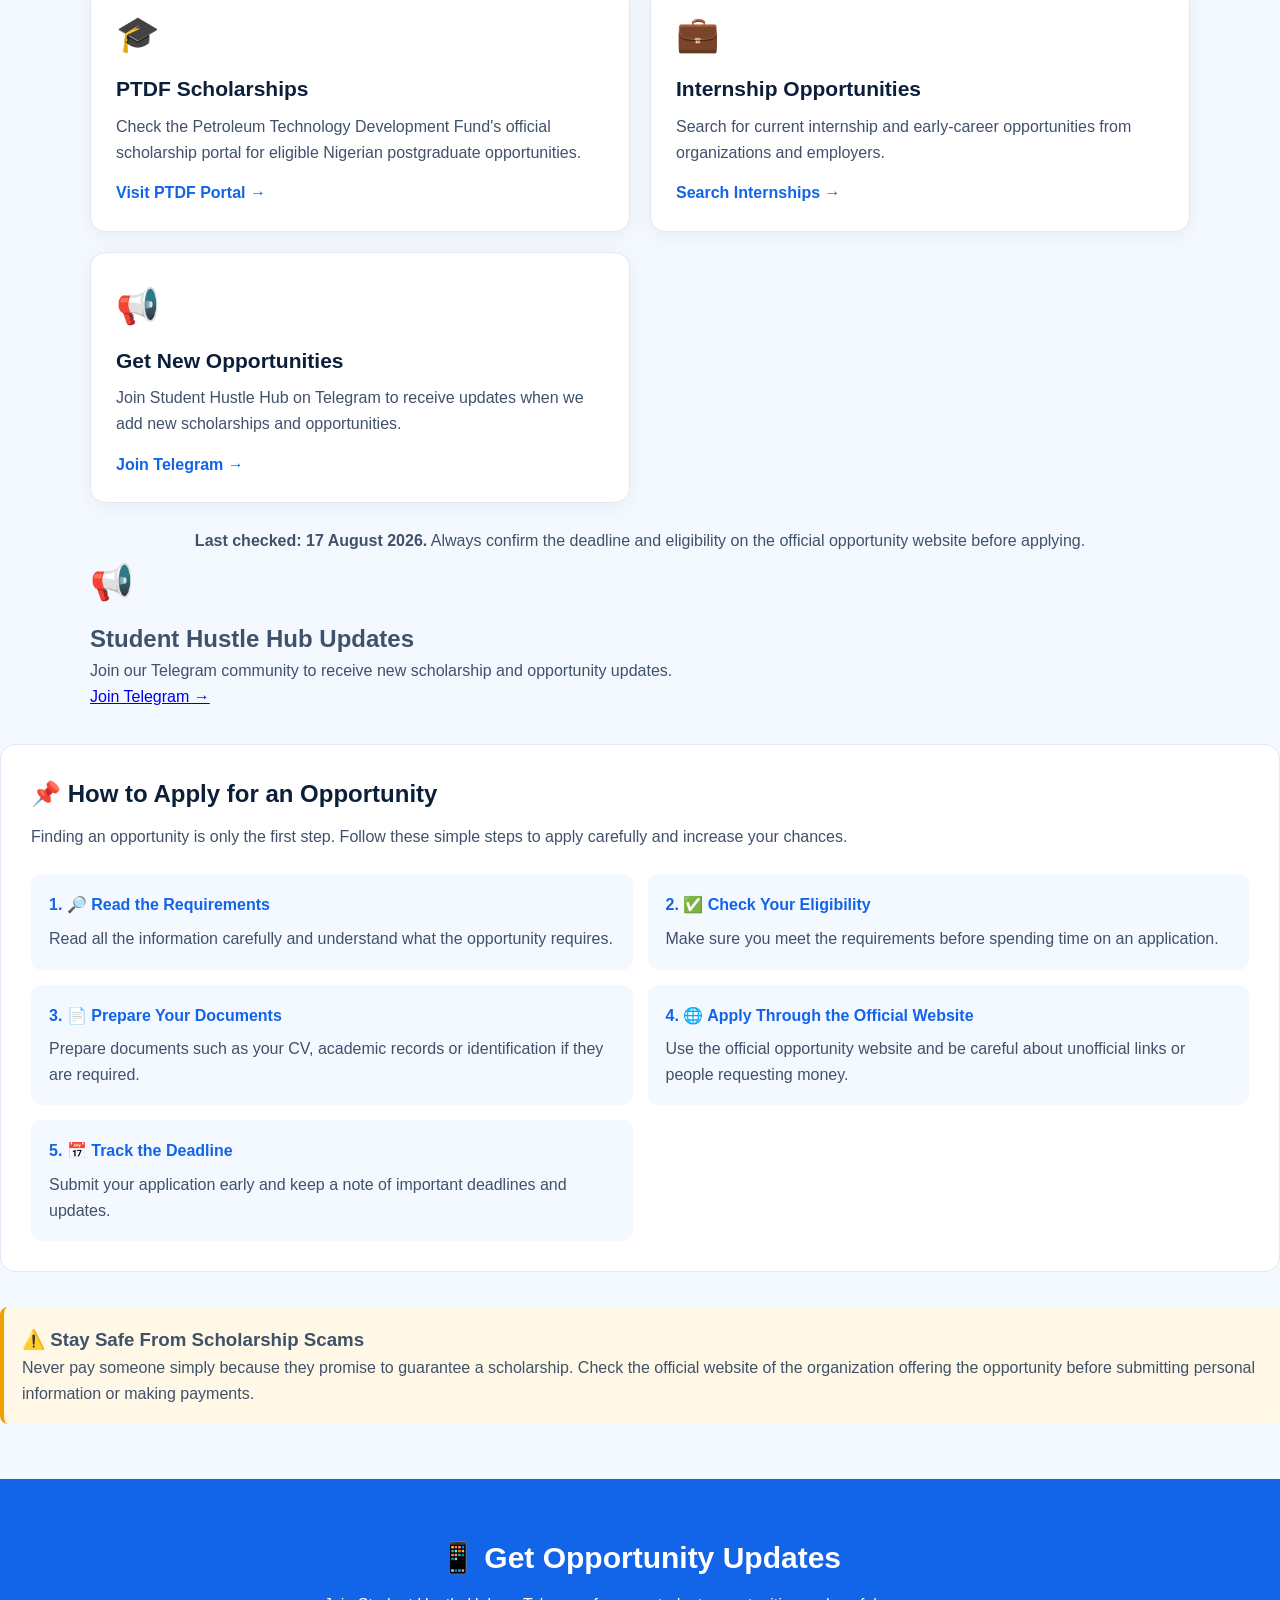
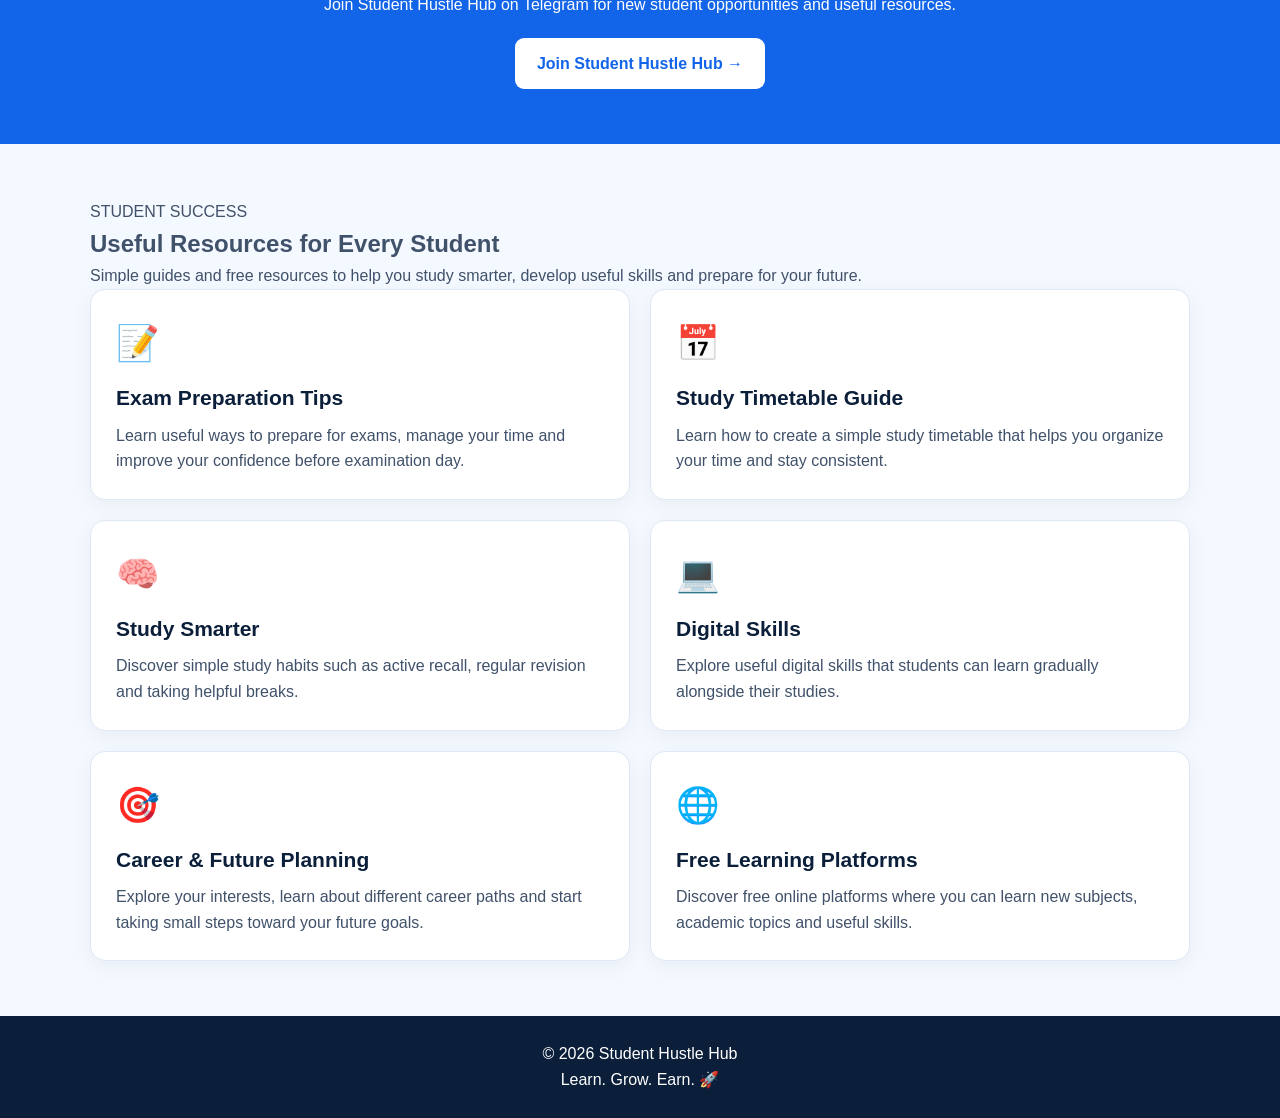
==== commit 0132b818: "Update opportunities.html" ====
--- a/opportunities.html
+++ b/opportunities.html
@@ -522,7 +522,78 @@
   </div>
 
 </section>
-
+<section class="resources">
+  <div class="container">
+
+    <div class="section-heading">
+      <p class="eyebrow">STUDENT SUCCESS</p>
+      <h2>Useful Resources for Every Student</h2>
+      <p>
+        Simple guides and free resources to help you study smarter,
+        develop useful skills and prepare for your future.
+      </p>
+    </div>
+
+    <div class="cards">
+
+      <div class="card">
+        <div class="icon">📝</div>
+        <h2>Exam Preparation Tips</h2>
+        <p>
+          Learn useful ways to prepare for exams, manage your time
+          and improve your confidence before examination day.
+        </p>
+      </div>
+
+      <div class="card">
+        <div class="icon">📅</div>
+        <h2>Study Timetable Guide</h2>
+        <p>
+          Learn how to create a simple study timetable that helps
+          you organize your time and stay consistent.
+        </p>
+      </div>
+
+      <div class="card">
+        <div class="icon">🧠</div>
+        <h2>Study Smarter</h2>
+        <p>
+          Discover simple study habits such as active recall,
+          regular revision and taking helpful breaks.
+        </p>
+      </div>
+
+      <div class="card">
+        <div class="icon">💻</div>
+        <h2>Digital Skills</h2>
+        <p>
+          Explore useful digital skills that students can learn
+          gradually alongside their studies.
+        </p>
+      </div>
+
+      <div class="card">
+        <div class="icon">🎯</div>
+        <h2>Career & Future Planning</h2>
+        <p>
+          Explore your interests, learn about different career paths
+          and start taking small steps toward your future goals.
+        </p>
+      </div>
+
+      <div class="card">
+        <div class="icon">🌐</div>
+        <h2>Free Learning Platforms</h2>
+        <p>
+          Discover free online platforms where you can learn new
+          subjects, academic topics and useful skills.
+        </p>
+      </div>
+
+    </div>
+
+  </div>
+</section>
 
 <footer>
 
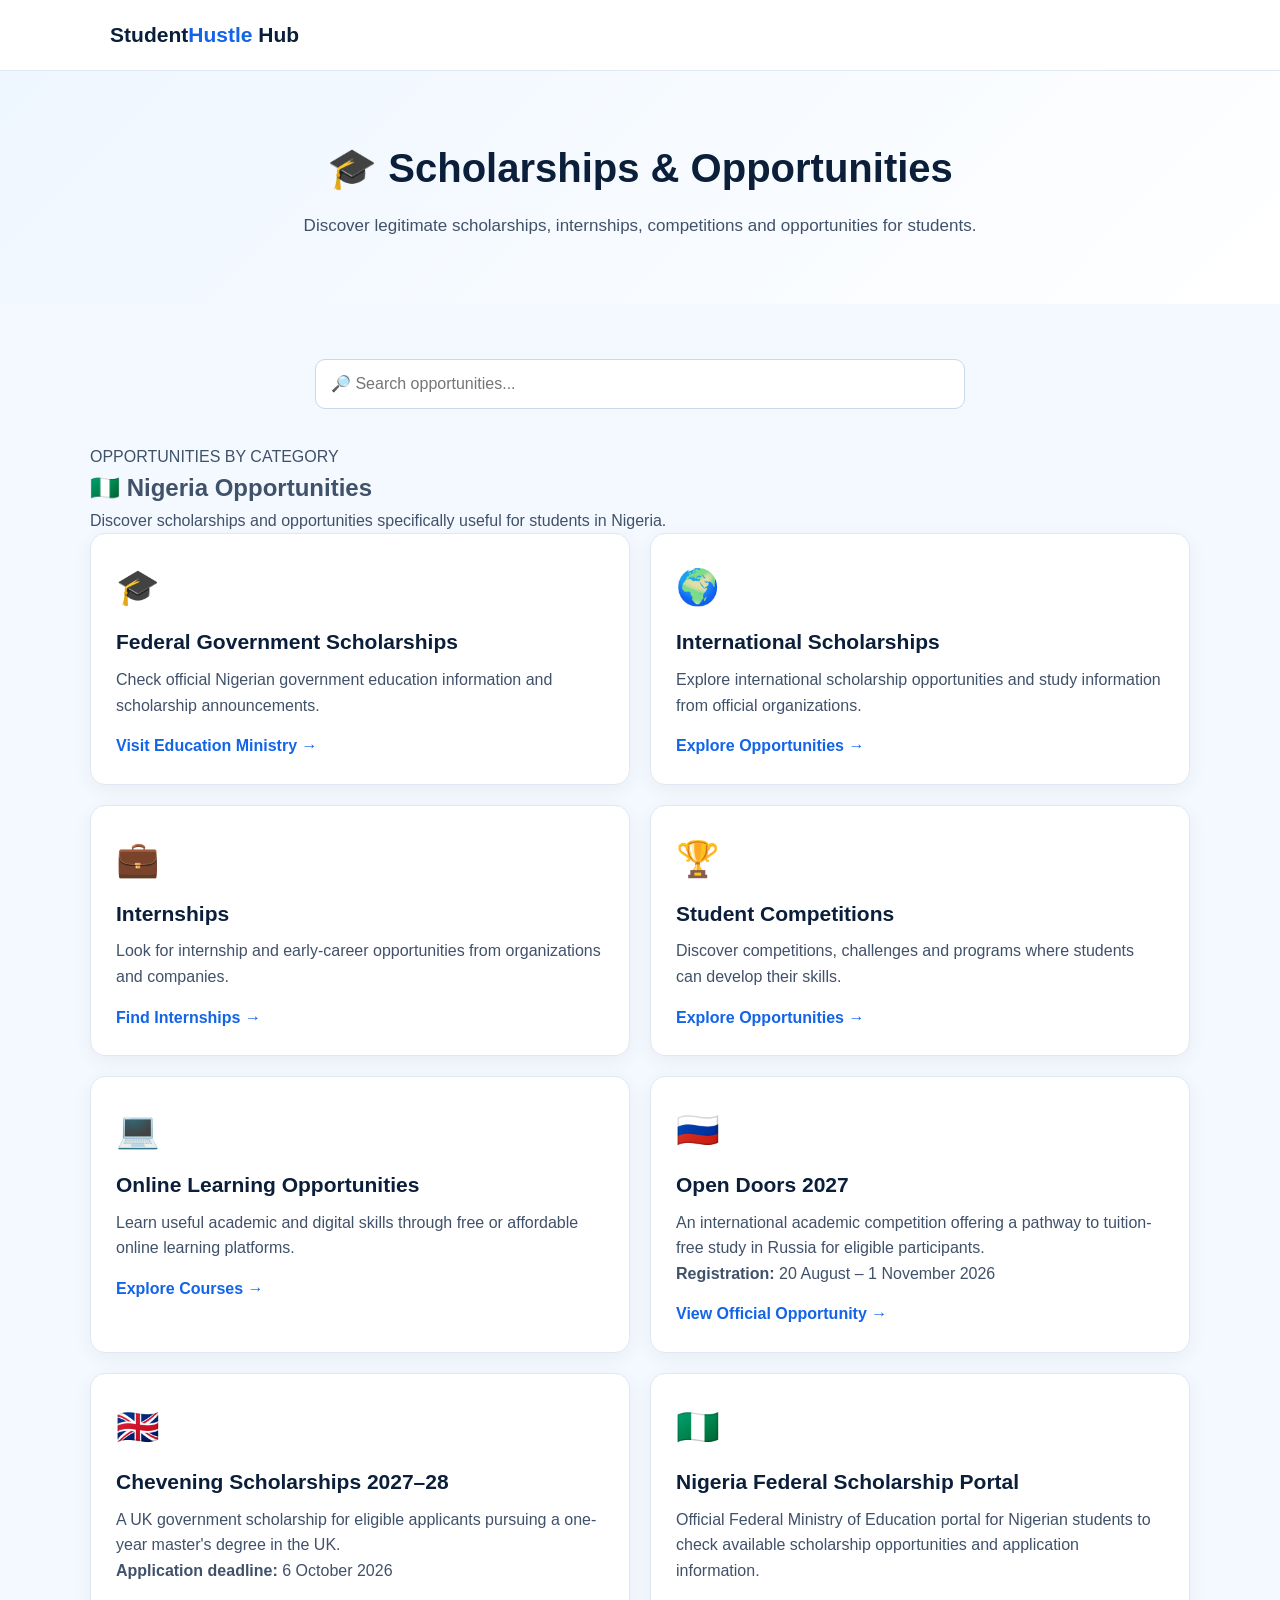
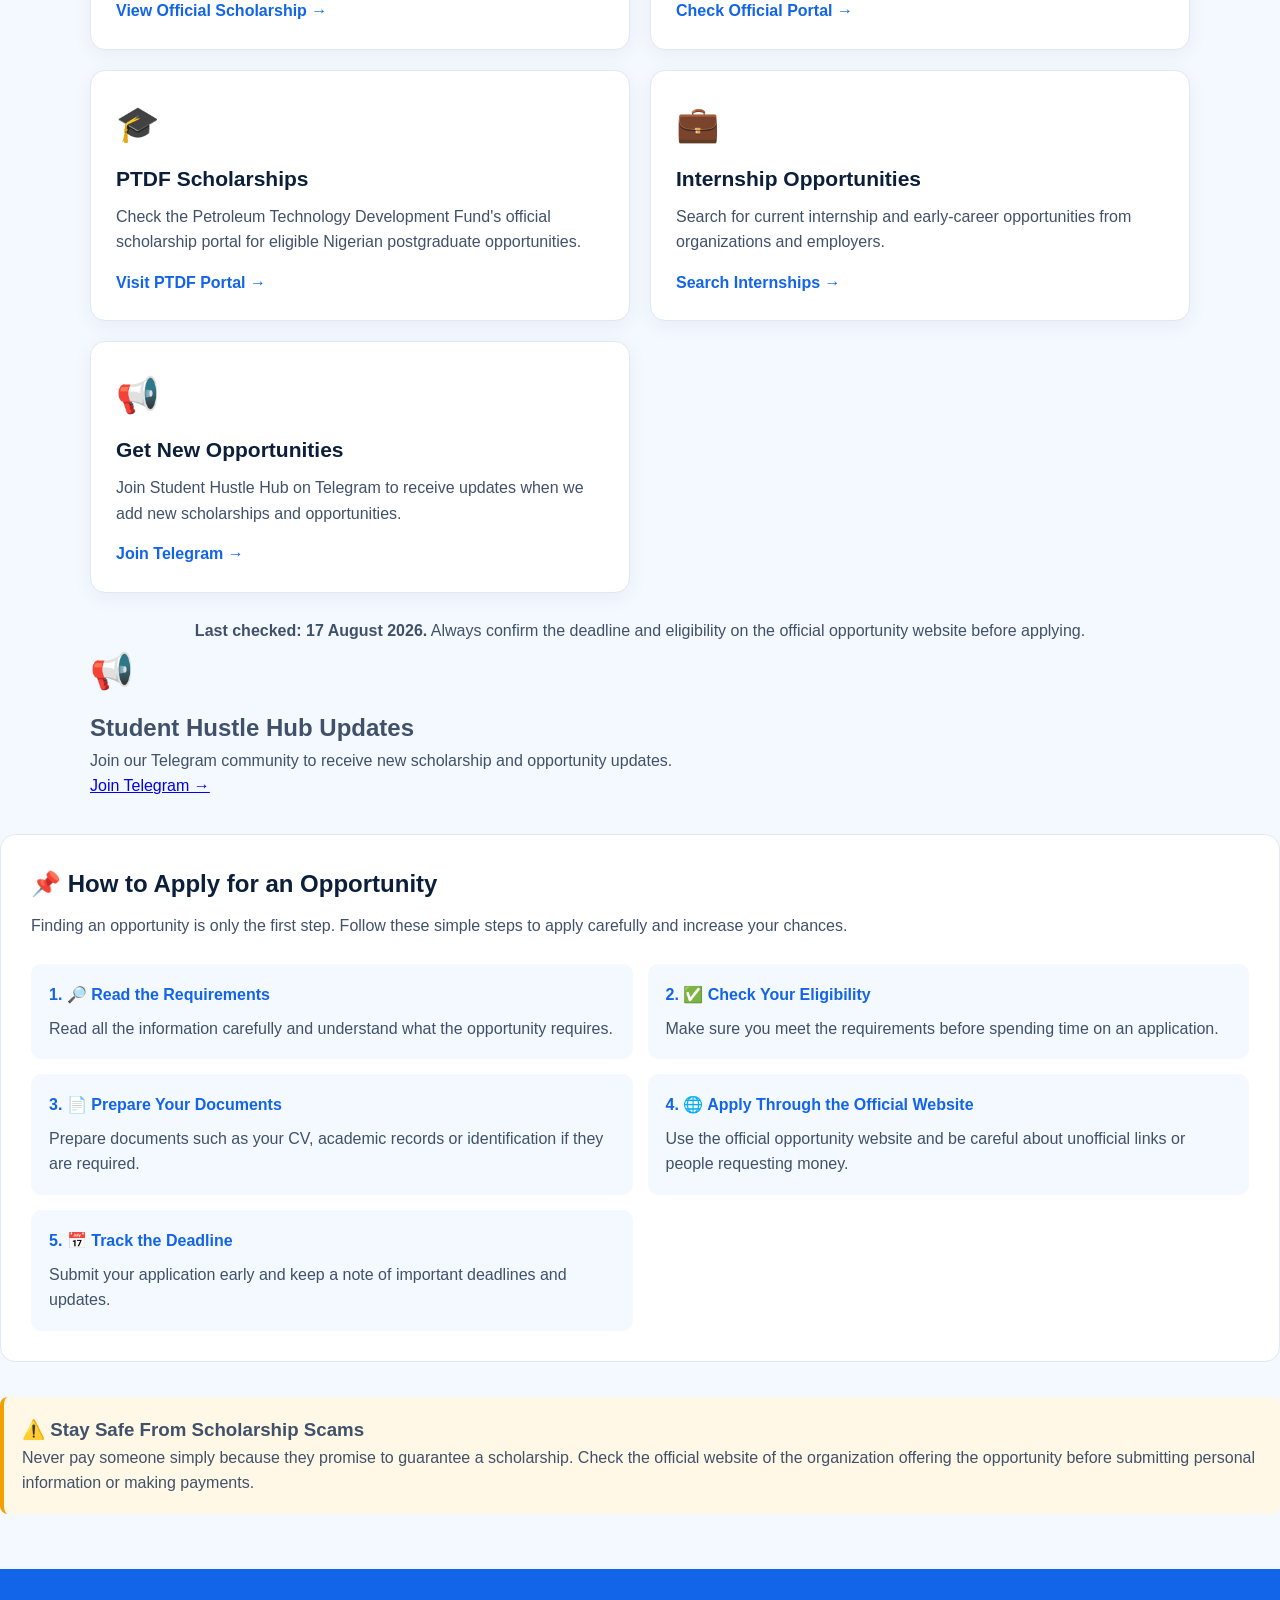
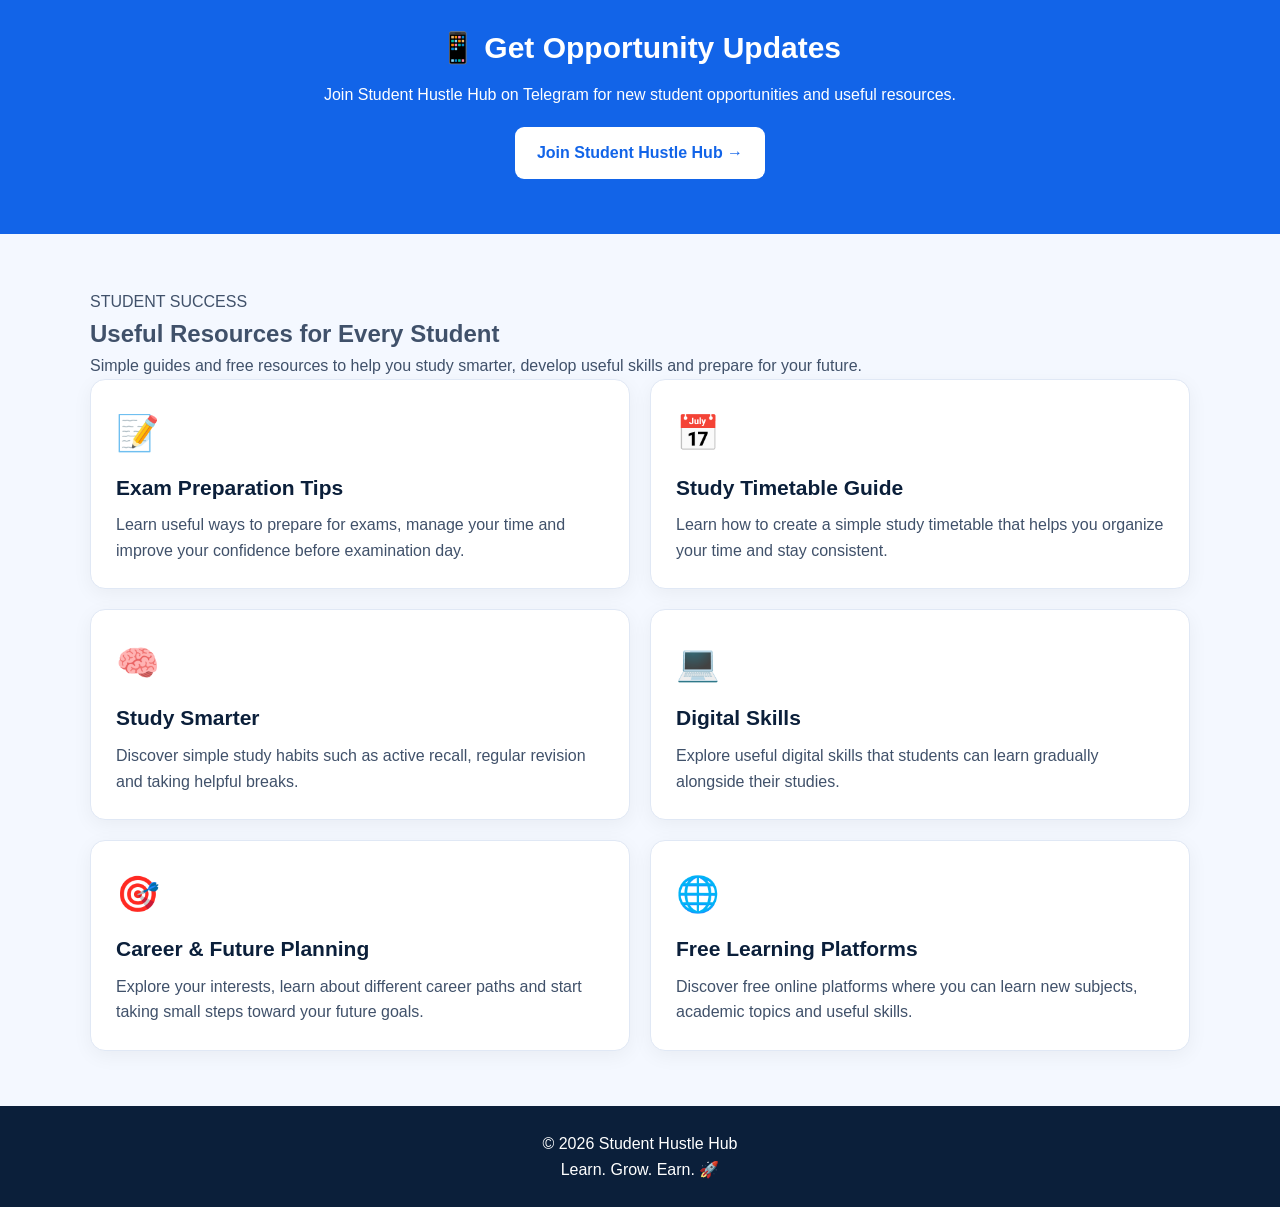
==== commit 31146bf9: "Update opportunities.html" ====
--- a/opportunities.html
+++ b/opportunities.html
@@ -239,7 +239,14 @@
       class="search"
       placeholder="🔎 Search opportunities..."
     >
-
+<div class="section-heading">
+  <p class="eyebrow">OPPORTUNITIES BY CATEGORY</p>
+  <h2>🇳🇬 Nigeria Opportunities</h2>
+  <p>
+    Discover scholarships and opportunities specifically useful
+    for students in Nigeria.
+  </p>
+</div>
     <div class="cards">
 
       <div class="card">
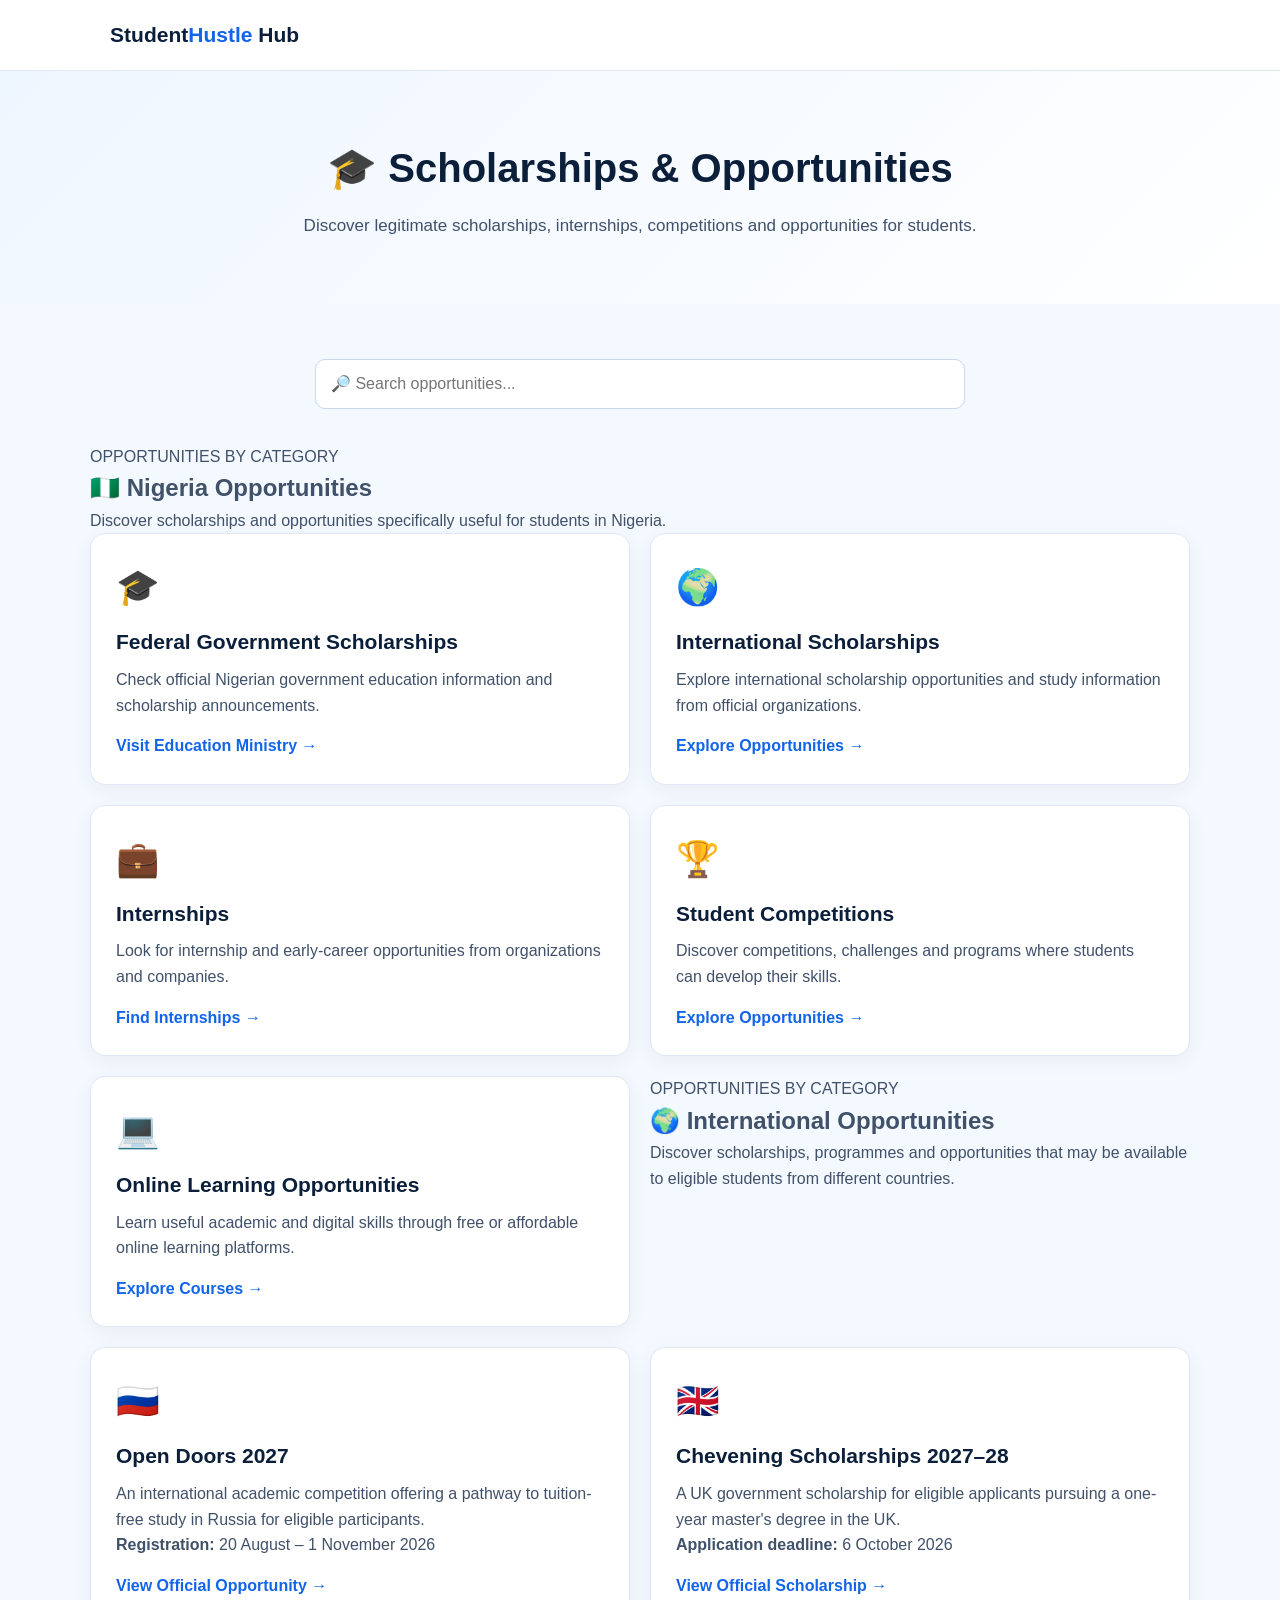
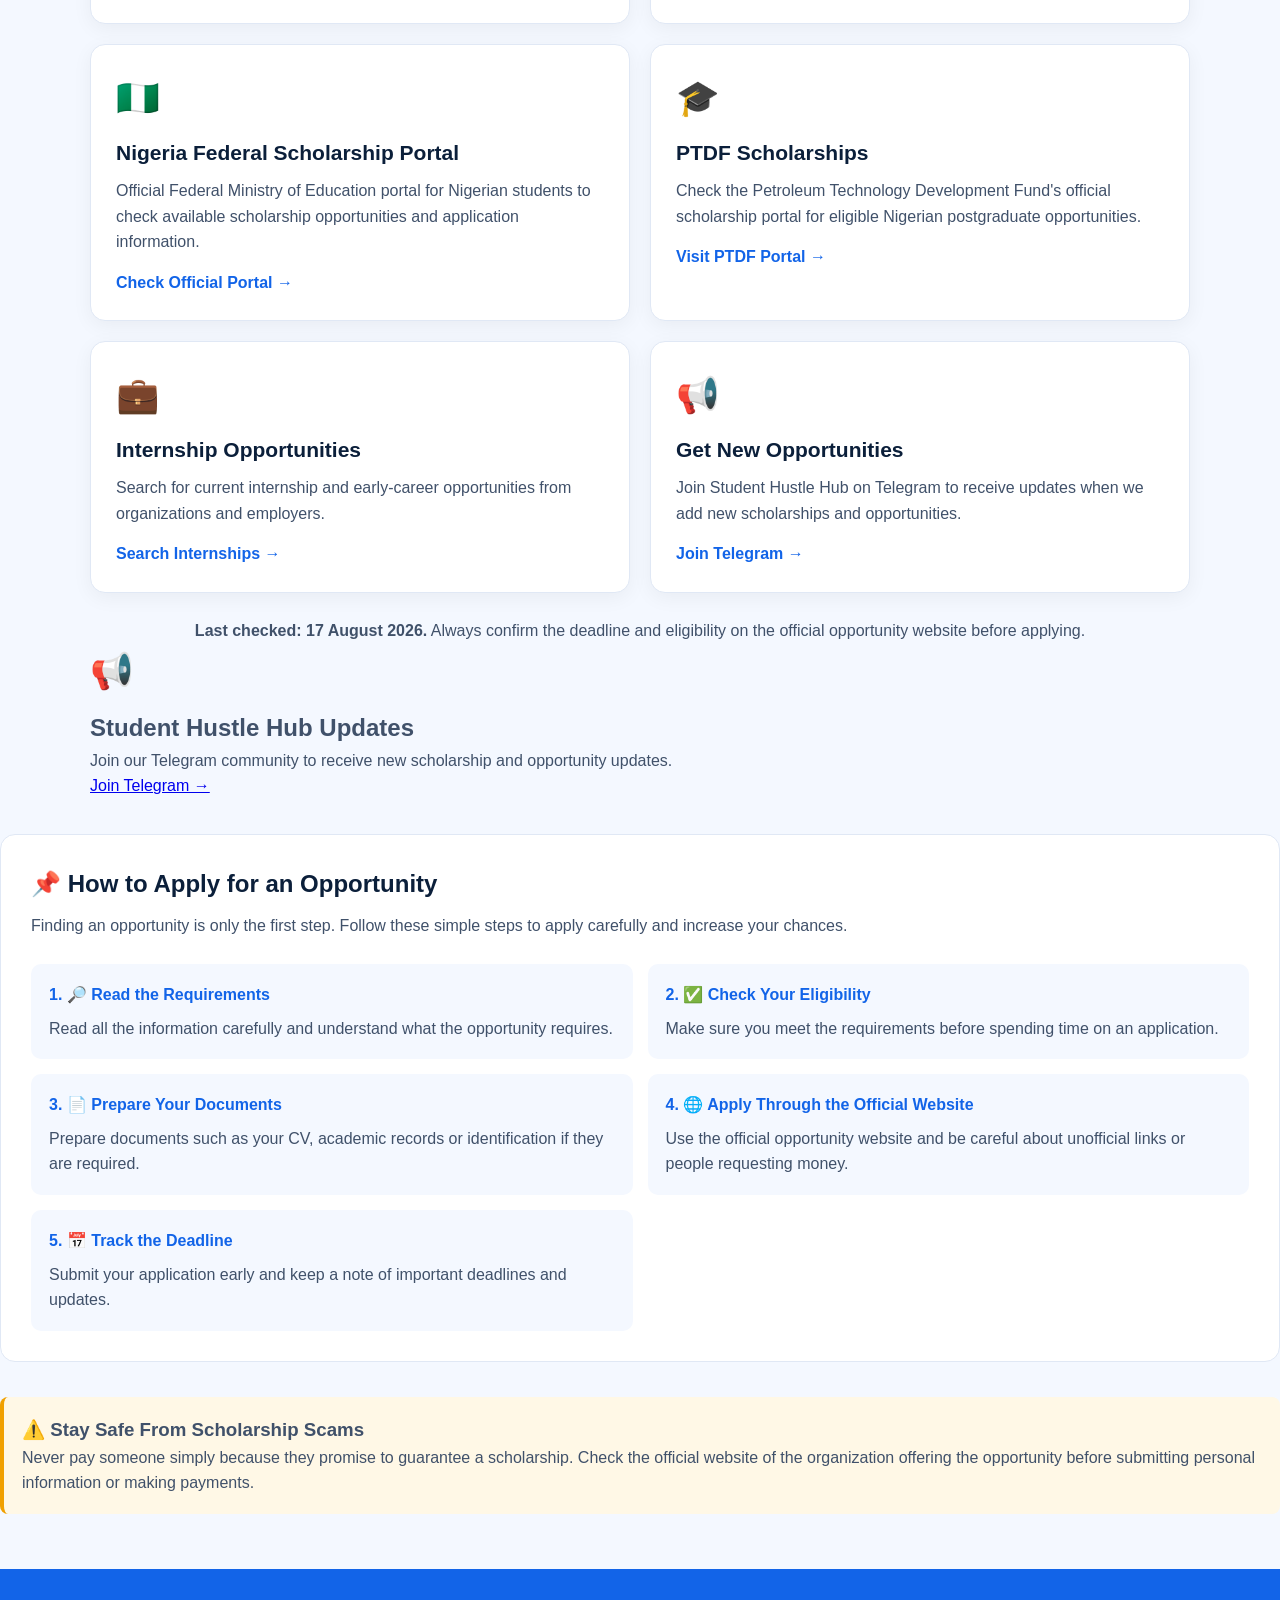
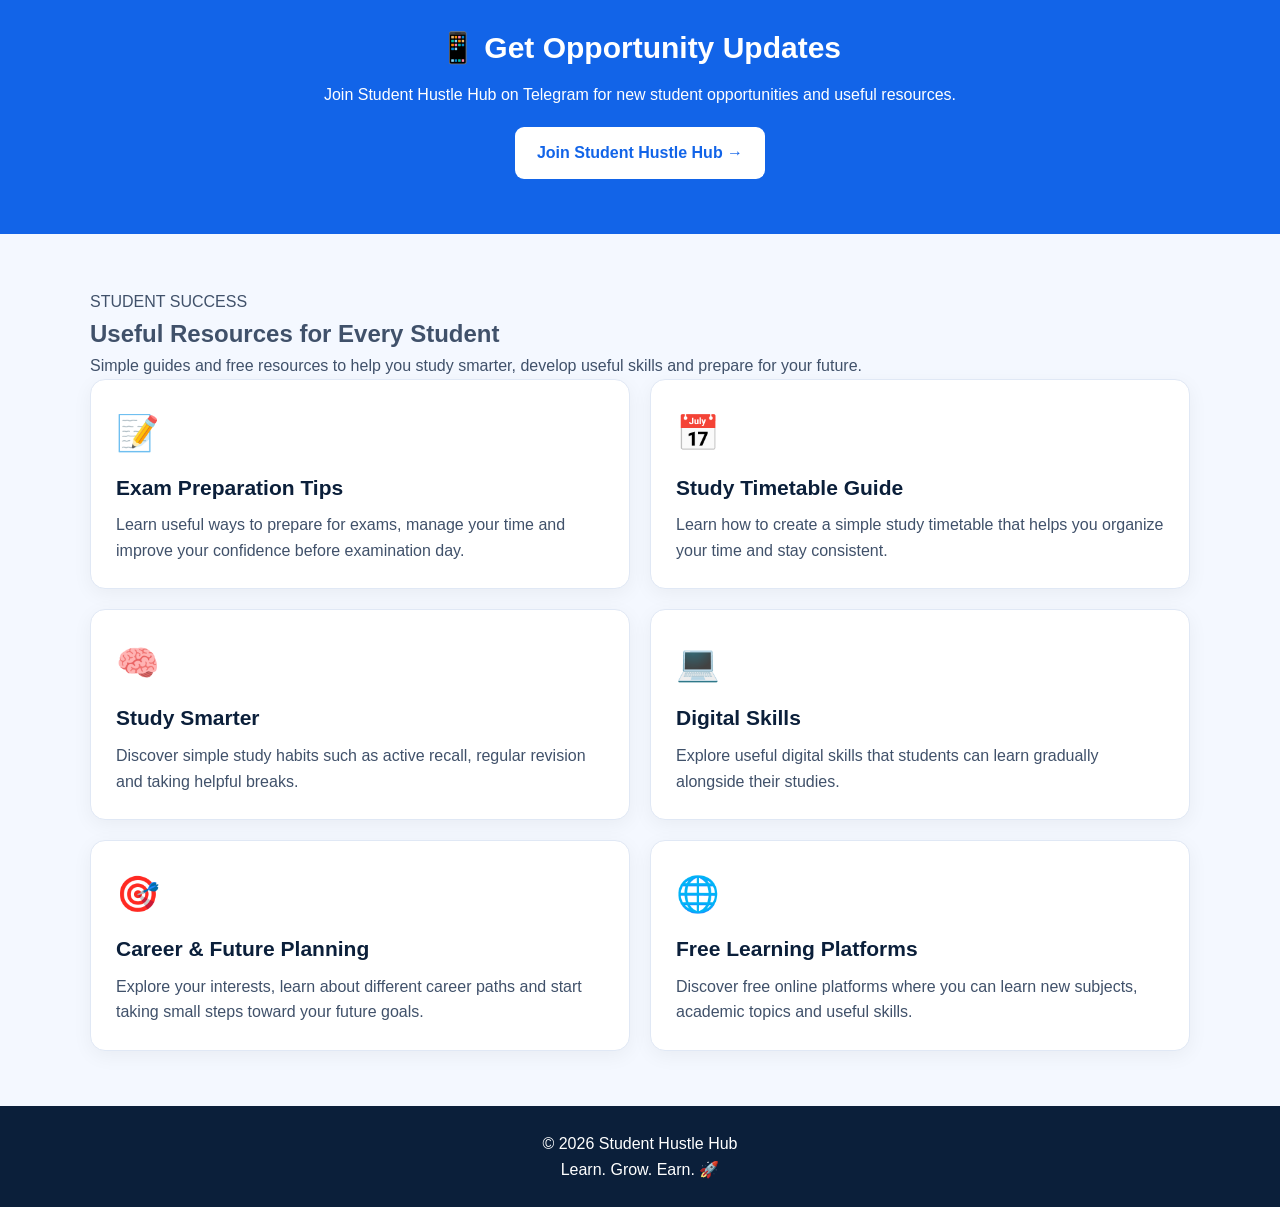
==== commit 5f3c8f29: "Update opportunities.html" ====
--- a/opportunities.html
+++ b/opportunities.html
@@ -328,7 +328,14 @@
         </a>
       </div>
 
-
+<div class="section-heading">
+  <p class="eyebrow">OPPORTUNITIES BY CATEGORY</p>
+  <h2>🌍 International Opportunities</h2>
+  <p>
+    Discover scholarships, programmes and opportunities that may be
+    available to eligible students from different countries.
+  </p>
+</div>
 
   <div class="card">
     <div class="icon">🇷🇺</div>
